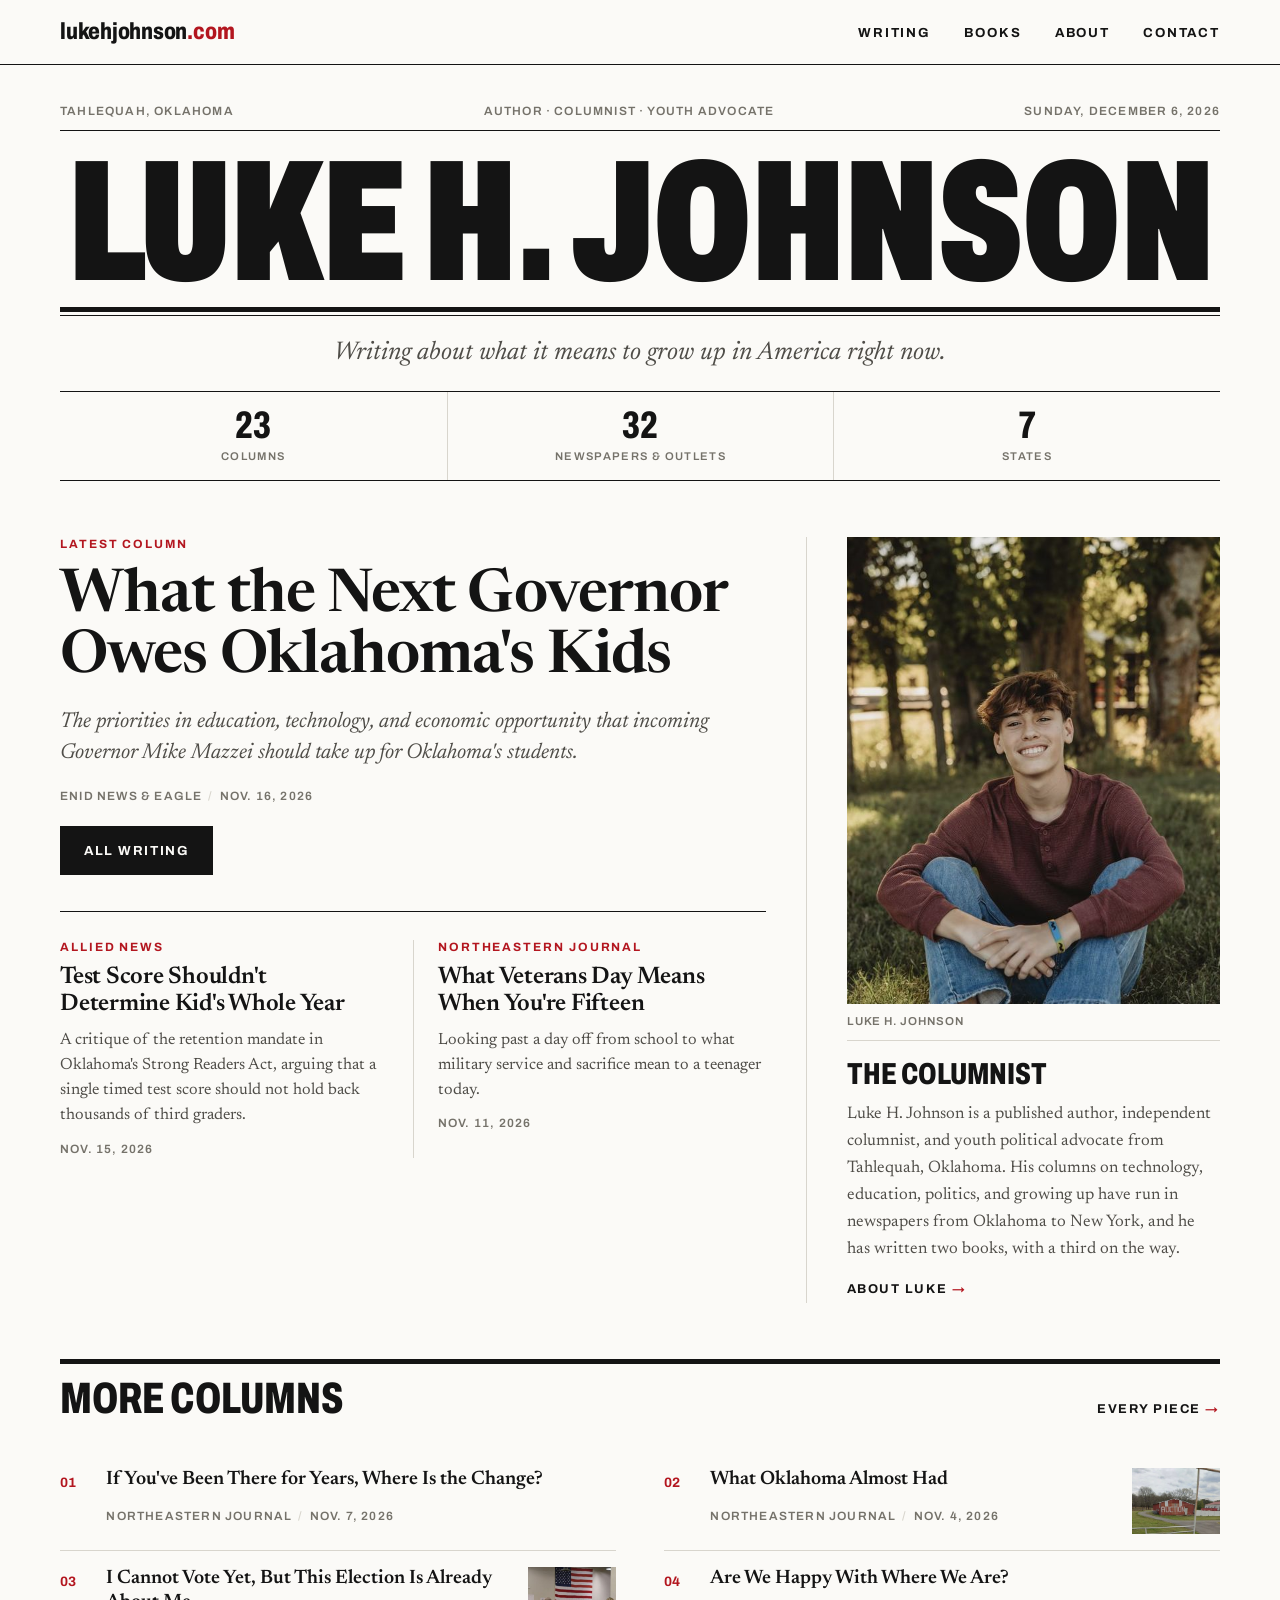
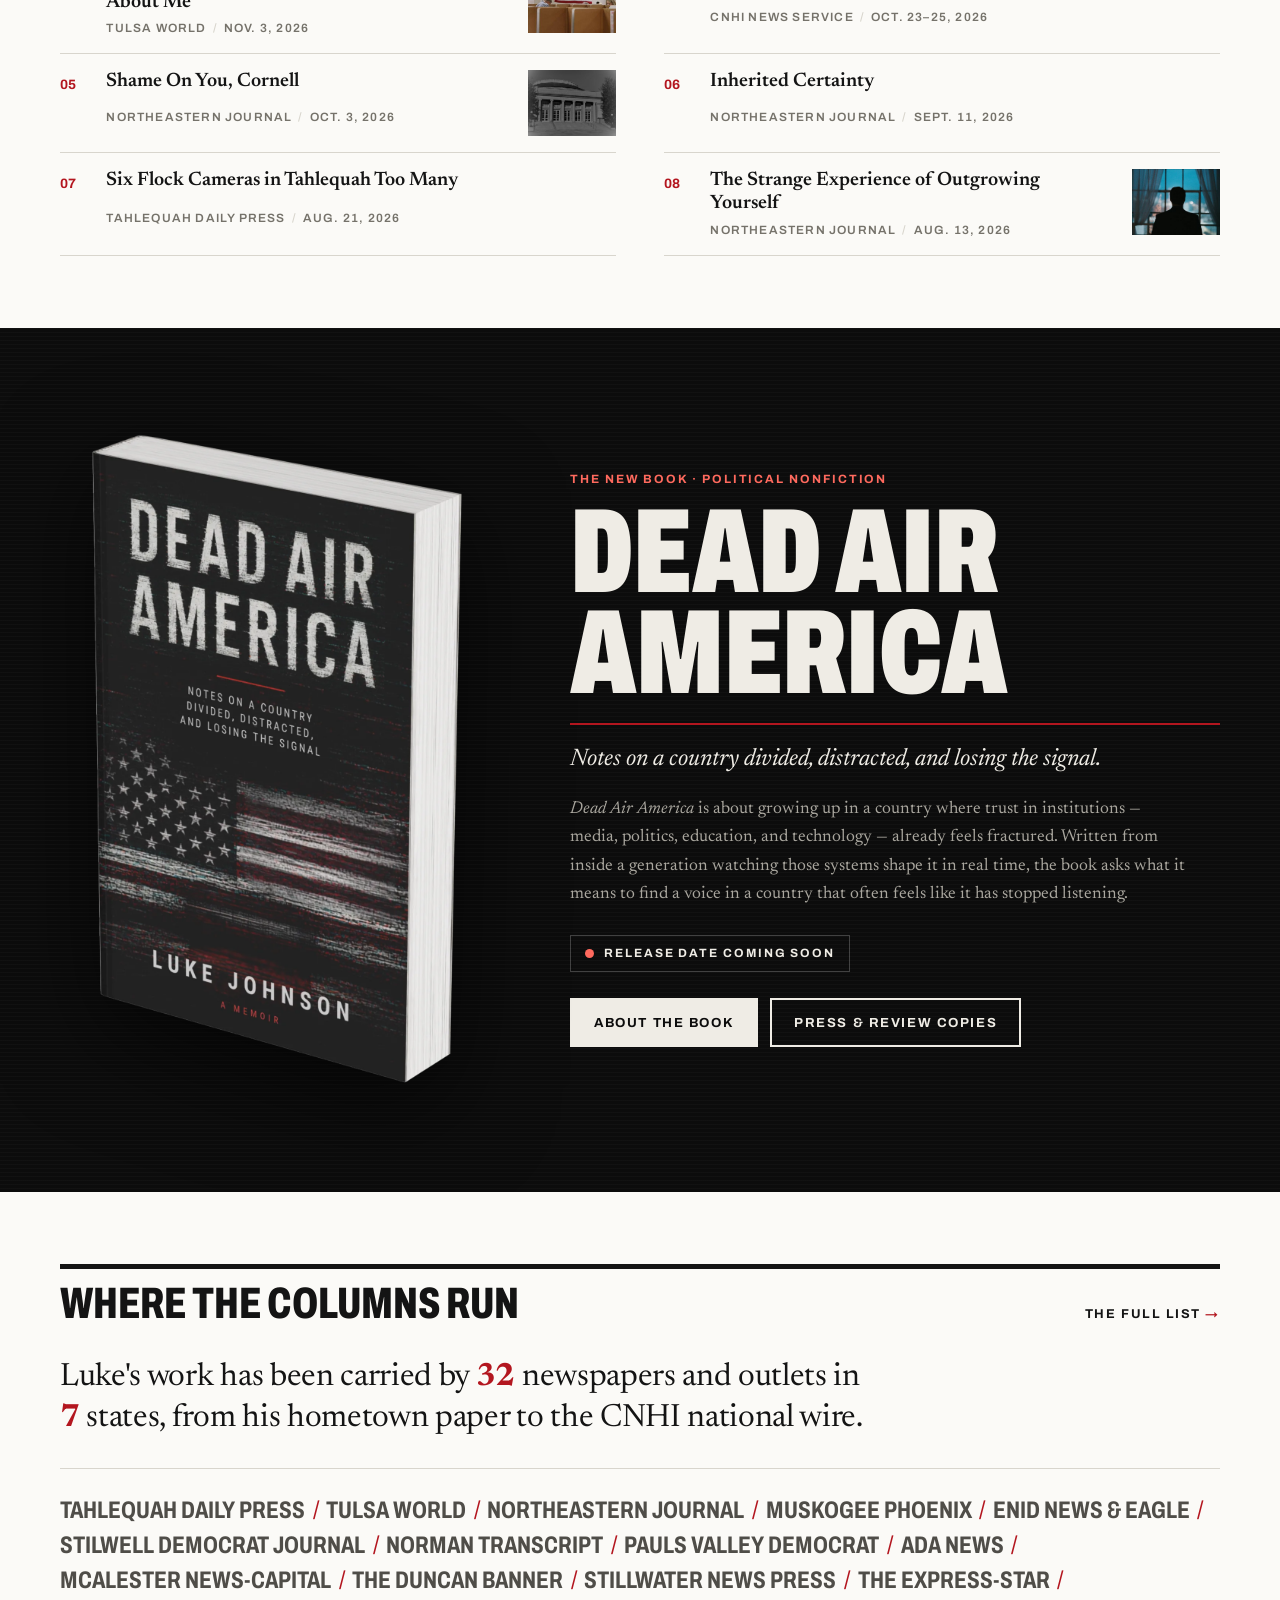
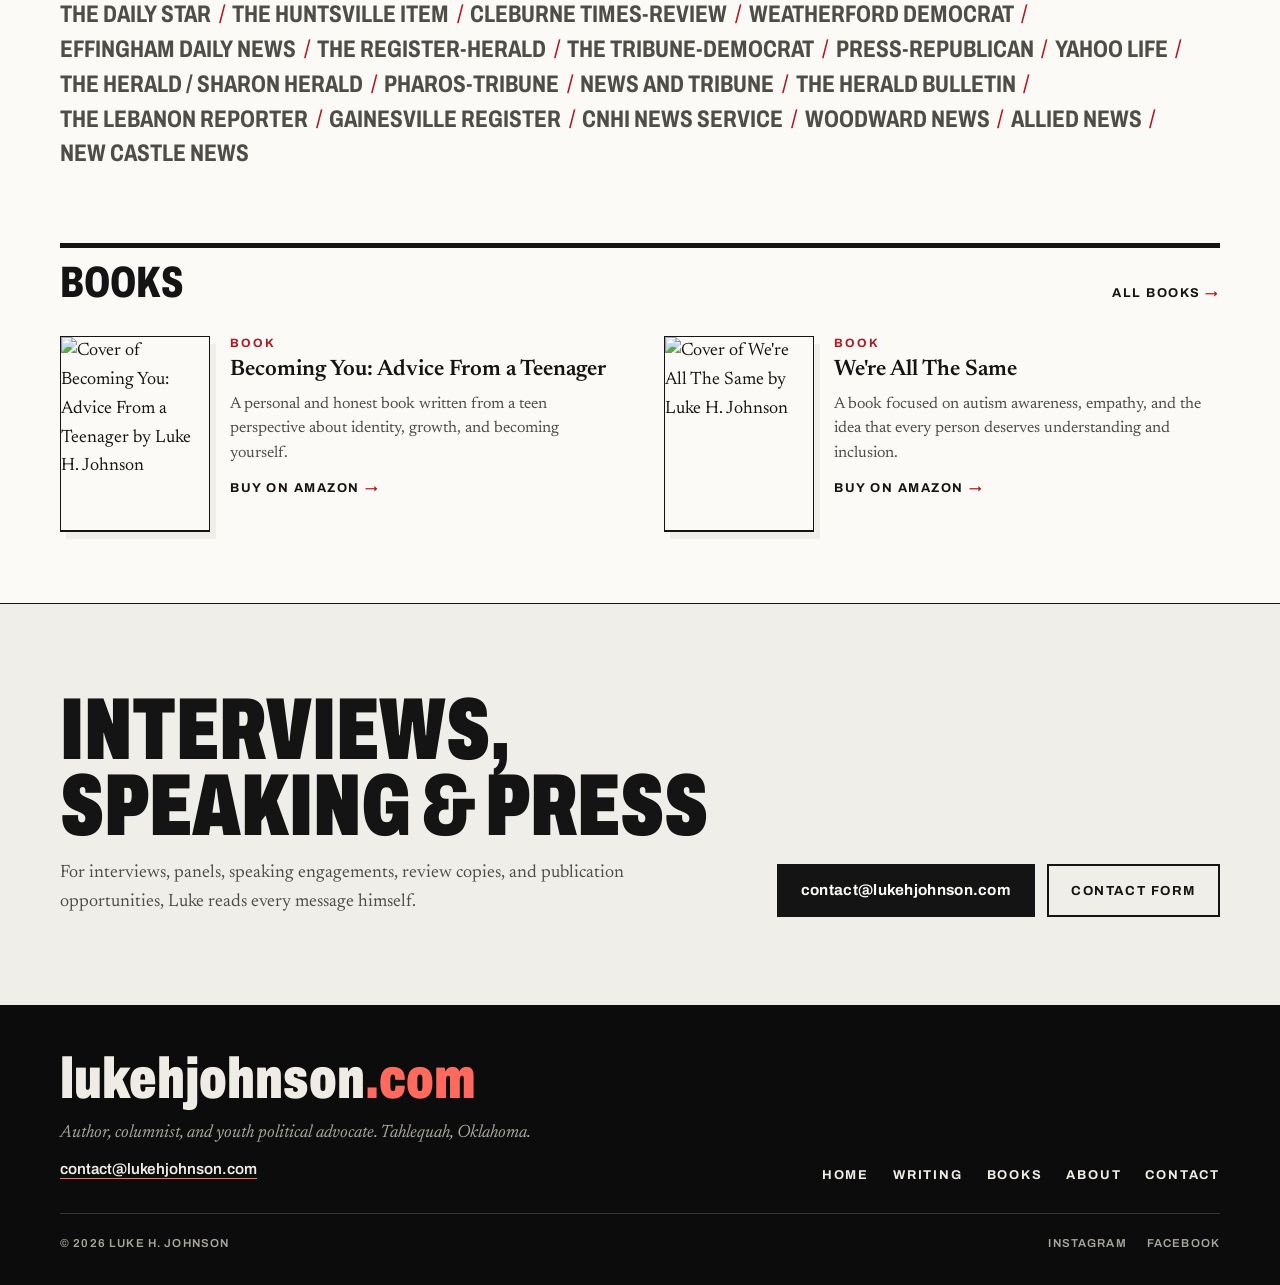
==== index.html @ 4dca46e1 "Remove "What Is Politics?", which is not Luke's column Co-Authored-By: Claude Opus 5.5 <noreply@anth" ====
<!DOCTYPE html>
<html lang="en">
<head>
  <meta charset="UTF-8">
  <meta name="viewport" content="width=device-width, initial-scale=1.0, viewport-fit=cover">
  <meta name="theme-color" content="#fbfaf7">
  <meta name="color-scheme" content="light">
  <title>Luke H. Johnson | Author, Columnist &amp; Youth Political Advocate</title>
  <meta name="description" content="Official site of Luke H. Johnson, published author, independent columnist, and youth political advocate. Books, columns, and advocacy.">
  <meta name="robots" content="index, follow, max-image-preview:large, max-snippet:-1">
  <meta name="author" content="Luke H. Johnson">
  <link rel="canonical" href="https://lukehjohnson.com/">

  <meta property="og:type" content="website">
  <meta property="og:site_name" content="Luke H. Johnson">
  <meta property="og:title" content="Luke H. Johnson | Author, Columnist &amp; Youth Political Advocate">
  <meta property="og:description" content="Official site of Luke H. Johnson, published author, independent columnist, and youth political advocate. Books, columns, and advocacy.">
  <meta property="og:url" content="https://lukehjohnson.com/">
  <meta property="og:image" content="https://lukehjohnson.com/assets/images/luke-h-johnson-og.jpg">
  <meta property="og:image:width" content="1200">
  <meta property="og:image:height" content="630">
  <meta property="og:image:alt" content="Luke H. Johnson, author and columnist">
  <meta property="og:locale" content="en_US">
  <meta name="twitter:card" content="summary_large_image">
  <meta name="twitter:title" content="Luke H. Johnson | Author, Columnist &amp; Youth Political Advocate">
  <meta name="twitter:description" content="Official site of Luke H. Johnson, published author, independent columnist, and youth political advocate. Books, columns, and advocacy.">
  <meta name="twitter:image" content="https://lukehjohnson.com/assets/images/luke-h-johnson-og.jpg">
  <meta name="twitter:image:alt" content="Luke H. Johnson, author and columnist">

  <link rel="icon" href="assets/images/favicon.svg" type="image/svg+xml">
  <link rel="preconnect" href="https://fonts.googleapis.com">
  <link rel="preconnect" href="https://fonts.gstatic.com" crossorigin>
  <link href="https://fonts.googleapis.com/css2?family=Archivo:wdth,wght@62..125,400..900&family=Newsreader:ital,opsz,wght@0,6..72,400..700;1,6..72,400&display=swap" rel="stylesheet">
  <link rel="stylesheet" href="assets/css/styles.css">
  <!-- build:jsonld -->
  <script type="application/ld+json">
  {
    "@context": "https://schema.org",
    "@graph": [
      {
        "@type": "ProfilePage",
        "@id": "https://lukehjohnson.com/#webpage",
        "url": "https://lukehjohnson.com/",
        "name": "Luke H. Johnson | Author, Columnist & Youth Political Advocate",
        "isPartOf": {
          "@id": "https://lukehjohnson.com/#website"
        },
        "about": {
          "@id": "https://lukehjohnson.com/#person"
        },
        "inLanguage": "en-US",
        "mainEntity": {
          "@id": "https://lukehjohnson.com/#person"
        },
        "primaryImageOfPage": {
          "@id": "https://lukehjohnson.com/#headshot"
        }
      },
      {
        "@type": "WebSite",
        "@id": "https://lukehjohnson.com/#website",
        "url": "https://lukehjohnson.com/",
        "name": "Luke H. Johnson",
        "alternateName": [
          "lukehjohnson.com",
          "Luke H Johnson"
        ],
        "description": "Official website of Luke H. Johnson, published author, independent columnist, and youth political advocate.",
        "publisher": {
          "@id": "https://lukehjohnson.com/#person"
        },
        "about": {
          "@id": "https://lukehjohnson.com/#person"
        },
        "inLanguage": "en-US"
      },
      {
        "@type": "Person",
        "@id": "https://lukehjohnson.com/#person",
        "name": "Luke H. Johnson",
        "alternateName": [
          "Luke H Johnson",
          "Luke Johnson"
        ],
        "givenName": "Luke",
        "familyName": "Johnson",
        "jobTitle": [
          "Author",
          "Columnist",
          "Youth Political Advocate",
          "Publisher"
        ],
        "description": "Luke H. Johnson is a published author, independent columnist, and youth political advocate from Tahlequah, Oklahoma, and the co-founder and publisher of the Northeastern Journal, a free, independent news site for northeastern Oklahoma. He is the author of We're All the Same and Becoming You: Advice From a Teenager, and of the forthcoming political nonfiction book Dead Air America. His columns on politics, media, education, and growing up have run in the Tulsa World, the Northeastern Journal, and newspapers across the CNHI network.",
        "disambiguatingDescription": "American teenage author and newspaper columnist from Tahlequah, Oklahoma. Not the British businessman and former Financial Times columnist Luke Johnson.",
        "url": "https://lukehjohnson.com/",
        "image": {
          "@type": "ImageObject",
          "@id": "https://lukehjohnson.com/#headshot",
          "url": "https://lukehjohnson.com/assets/images/luke-headshot.jpg",
          "width": 1000,
          "height": 1492,
          "caption": "Luke H. Johnson, author and columnist"
        },
        "email": "mailto:contact@lukehjohnson.com",
        "homeLocation": {
          "@type": "Place",
          "name": "Tahlequah, Oklahoma",
          "address": {
            "@type": "PostalAddress",
            "addressLocality": "Tahlequah",
            "addressRegion": "OK",
            "addressCountry": "US"
          }
        },
        "nationality": {
          "@type": "Country",
          "name": "United States"
        },
        "worksFor": {
          "@id": "https://lukehjohnson.com/#northeastern-journal"
        },
        "knowsAbout": [
          "Youth political advocacy",
          "Civic engagement",
          "Political commentary",
          "Oklahoma politics",
          "Journalism",
          "Media criticism",
          "Education policy",
          "Technology and social media",
          "Generation Z",
          "Privacy and civil liberties",
          "Autism awareness"
        ],
        "sameAs": [
          "https://www.instagram.com/lukejohnsonoffical/",
          "https://www.facebook.com/share/17GMVC33tj/?mibextid=wwXIfr",
          "https://www.northeasternjournal.com/author/luke-johnson"
        ]
      },
      {
        "@type": "NewsMediaOrganization",
        "@id": "https://lukehjohnson.com/#northeastern-journal",
        "name": "Northeastern Journal",
        "url": "https://www.northeasternjournal.com/",
        "description": "A free, independent news site for northeastern Oklahoma, co-founded by Luke H. Johnson, its publisher.",
        "areaServed": "Northeastern Oklahoma",
        "founder": {
          "@id": "https://lukehjohnson.com/#person"
        }
      },
      {
        "@type": "Book",
        "@id": "https://lukehjohnson.com/books.html#dead-air-america",
        "name": "Dead Air America",
        "author": {
          "@id": "https://lukehjohnson.com/#person"
        },
        "description": "An upcoming nonfiction book about growing up in a country where trust in institutions — media, politics, education, and technology — already feels fractured. Written from the perspective of a young American watching these systems shape his generation in real time, it explores the noise, pressure, and confusion of modern life while asking what it means to find a voice in a country that often feels like it has stopped listening.",
        "url": "https://lukehjohnson.com/books.html#dead-air-america",
        "image": "https://lukehjohnson.com/assets/images/dead-air-america-cover-web.jpg",
        "inLanguage": "en-US",
        "genre": [
          "Political Nonfiction",
          "Media Criticism",
          "American Culture"
        ]
      },
      {
        "@type": "Book",
        "@id": "https://lukehjohnson.com/books.html#becoming-you-advice-from-a-teenager",
        "name": "Becoming You: Advice From a Teenager",
        "author": {
          "@id": "https://lukehjohnson.com/#person"
        },
        "description": "A personal and honest book written from a teen perspective about identity, growth, and becoming yourself.",
        "url": "https://lukehjohnson.com/books.html#becoming-you-advice-from-a-teenager",
        "image": "https://m.media-amazon.com/images/I/31kKRNuwR6L._SY445_SX342_FMwebp_.jpg",
        "inLanguage": "en-US",
        "genre": [
          "Nonfiction"
        ],
        "sameAs": [
          "https://a.co/d/0h8d18YT"
        ]
      },
      {
        "@type": "Book",
        "@id": "https://lukehjohnson.com/books.html#were-all-the-same",
        "name": "We're All The Same",
        "author": {
          "@id": "https://lukehjohnson.com/#person"
        },
        "description": "A book focused on autism awareness, empathy, and the idea that every person deserves understanding and inclusion.",
        "url": "https://lukehjohnson.com/books.html#were-all-the-same",
        "image": "https://m.media-amazon.com/images/I/31EwLFnEHIL._SY445_SX342_FMwebp_.jpg",
        "inLanguage": "en-US",
        "genre": [
          "Nonfiction"
        ],
        "sameAs": [
          "https://a.co/d/0cCjZ2Nl"
        ]
      }
    ]
  }
  </script>
  <!-- /build:jsonld -->
</head>
<body>
  <a class="skip-link" href="#main">Skip to content</a>

  <header class="masthead">
    <div class="wrap masthead-inner">
      <a class="wordmark" href="index.html" aria-label="lukehjohnson.com home">lukehjohnson<span>.com</span></a>
      <button class="menu-toggle" type="button" aria-expanded="false" aria-controls="site-nav">
        <span class="menu-icon" aria-hidden="true"></span>Menu
      </button>
      <nav id="site-nav" class="nav" aria-label="Primary">
        <a href="writing.html">Writing</a>
        <a href="books.html">Books</a>
        <a href="about.html">About</a>
        <a href="contact.html">Contact</a>
      </nav>
    </div>
  </header>

  <main id="main">
    <section class="wrap nameplate" aria-labelledby="name">
      <p class="dateline meta">
        <span>Tahlequah, Oklahoma</span>
        <span>Author &middot; Columnist &middot; Youth Advocate</span>
        <span data-today>lukehjohnson.com</span>
      </p>
      <h1 class="nameplate-title" id="name">Luke H. Johnson</h1>
      <div class="double-rule" aria-hidden="true"></div>
      <p class="tagline">Writing about what it means to grow up in America right now.</p>
      <div class="ticker">
        <a class="ticker-item" href="writing.html"><strong data-metric="columns">23</strong><span>Columns</span></a>
        <a class="ticker-item" href="writing.html#outlets"><strong data-metric="outlets">32</strong><span>Newspapers &amp; outlets</span></a>
        <a class="ticker-item" href="writing.html#outlets"><strong data-metric="states">7</strong><span>States</span></a>
      </div>
    </section>

    <section class="wrap front" aria-label="Latest writing">
      <div class="lead-story">
        <div data-lead><!-- build:lead -->
      
      <p class="kicker">Latest column</p>
      <h2 class="lead-title">What the Next Governor Owes Oklahoma's Kids</h2>
      <p class="lead-deck">The priorities in education, technology, and economic opportunity that incoming Governor Mike Mazzei should take up for Oklahoma's students.</p>
      <p class="meta">Enid News & Eagle<span class="dot" aria-hidden="true">/</span>Nov. 16, 2026</p>
      <div class="btn-row">
        <a class="btn" href="writing.html">All writing</a>
      </div>
    <!-- /build:lead --></div>
        <div class="secondary" data-secondary><!-- build:secondary -->
      <article class="story">
        
        <p class="kicker">Allied News</p>
        <h3 class="story-title">Test Score Shouldn't Determine Kid's Whole Year</h3>
        <p>A critique of the retention mandate in Oklahoma's Strong Readers Act, arguing that a single timed test score should not hold back thousands of third graders.</p>
        <p class="meta">Nov. 15, 2026</p>
      </article>
    
      <article class="story">
        
        <p class="kicker">Northeastern Journal</p>
        <h3 class="story-title">What Veterans Day Means When You're Fifteen</h3>
        <p>Looking past a day off from school to what military service and sacrifice mean to a teenager today.</p>
        <p class="meta">Nov. 11, 2026</p>
      </article>
    <!-- /build:secondary --></div>
      </div>
      <aside class="profile" aria-labelledby="profile-title">
        <figure>
          <img src="assets/images/luke-portrait.jpg" srcset="assets/images/luke-portrait-600.jpg 600w, assets/images/luke-portrait.jpg 1100w" sizes="(min-width: 1000px) 380px, 100vw" alt="Luke H. Johnson, author and columnist, sitting outdoors" width="1100" height="1284" fetchpriority="high">
          <figcaption>Luke H. Johnson</figcaption>
        </figure>
        <h2 id="profile-title">The columnist</h2>
        <p>Luke H. Johnson is a published author, independent columnist, and youth political advocate from Tahlequah, Oklahoma. His columns on technology, education, politics, and growing up have run in newspapers from Oklahoma to New York, and he has written two books, with a third on the way.</p>
        <a class="more-link" href="about.html">About Luke</a>
      </aside>
    </section>

    <section class="wrap section" aria-labelledby="more-title" style="padding-top:0">
      <div class="section-head">
        <h2 class="section-title" id="more-title">More columns</h2>
        <a class="more-link" href="writing.html">Every piece</a>
      </div>
      <ol class="headline-index" data-headline-index data-start="3" data-limit="8"><!-- build:headline-index -->
            <li>
              <h3>If You've Been There for Years, Where Is the Change?</h3>
              <p class="meta">Northeastern Journal<span class="dot" aria-hidden="true">/</span>Nov. 7, 2026</p>
              
            </li>
          
            <li class="has-thumb">
              <h3>What Oklahoma Almost Had</h3>
              <p class="meta">Northeastern Journal<span class="dot" aria-hidden="true">/</span>Nov. 4, 2026</p>
              <figure class="index-thumb"><img src="assets/images/columns/what-oklahoma-almost-had.jpg" srcset="assets/images/columns/what-oklahoma-almost-had-480.jpg 480w, assets/images/columns/what-oklahoma-almost-had.jpg 1000w" sizes="88px" alt="" loading="lazy" decoding="async"></figure>
            </li>
          
            <li class="has-thumb">
              <h3>I Cannot Vote Yet, But This Election Is Already About Me</h3>
              <p class="meta">Tulsa World<span class="dot" aria-hidden="true">/</span>Nov. 3, 2026</p>
              <figure class="index-thumb"><img src="assets/images/columns/i-cannot-vote-yet.jpg" srcset="assets/images/columns/i-cannot-vote-yet-480.jpg 480w, assets/images/columns/i-cannot-vote-yet.jpg 1000w" sizes="88px" alt="" loading="lazy" decoding="async"></figure>
            </li>
          
            <li>
              <h3>Are We Happy With Where We Are?</h3>
              <p class="meta">CNHI News Service<span class="dot" aria-hidden="true">/</span>Oct. 23–25, 2026</p>
              
            </li>
          
            <li class="has-thumb">
              <h3>Shame On You, Cornell</h3>
              <p class="meta">Northeastern Journal<span class="dot" aria-hidden="true">/</span>Oct. 3, 2026</p>
              <figure class="index-thumb"><img src="assets/images/columns/shame-on-you-cornell.jpg" srcset="assets/images/columns/shame-on-you-cornell-480.jpg 480w, assets/images/columns/shame-on-you-cornell.jpg 1000w" sizes="88px" alt="" loading="lazy" decoding="async"></figure>
            </li>
          
            <li>
              <h3>Inherited Certainty</h3>
              <p class="meta">Northeastern Journal<span class="dot" aria-hidden="true">/</span>Sept. 11, 2026</p>
              
            </li>
          
            <li>
              <h3>Six Flock Cameras in Tahlequah Too Many</h3>
              <p class="meta">Tahlequah Daily Press<span class="dot" aria-hidden="true">/</span>Aug. 21, 2026</p>
              
            </li>
          
            <li class="has-thumb">
              <h3>The Strange Experience of Outgrowing Yourself</h3>
              <p class="meta">Northeastern Journal<span class="dot" aria-hidden="true">/</span>Aug. 13, 2026</p>
              <figure class="index-thumb"><img src="assets/images/columns/outgrowing-yourself.jpg" srcset="assets/images/columns/outgrowing-yourself-480.jpg 480w, assets/images/columns/outgrowing-yourself.jpg 1000w" sizes="88px" alt="" loading="lazy" decoding="async"></figure>
            </li>
          <!-- /build:headline-index --></ol>
    </section>

    <section class="daa" id="dead-air-america" aria-labelledby="daa-title">
      <div class="wrap daa-grid">
        <figure class="daa-cover">
          <img src="assets/images/dead-air-america-mockup-web.webp" alt="Dead Air America by Luke H. Johnson, book cover" width="1000" height="1735" loading="lazy">
        </figure>
        <div class="daa-copy">
          <p class="kicker">The new book &middot; Political nonfiction</p>
          <h2 class="daa-title" id="daa-title">Dead Air<br>America</h2>
          <p class="daa-sub">Notes on a country divided, distracted, and losing the signal.</p>
          <p><em>Dead Air America</em> is about growing up in a country where trust in institutions &mdash; media, politics, education, and technology &mdash; already feels fractured. Written from inside a generation watching those systems shape it in real time, the book asks what it means to find a voice in a country that often feels like it has stopped listening.</p>
          <p class="on-air">Release date coming soon</p>
          <div class="btn-row">
            <a class="btn btn-light" href="books.html#dead-air-america">About the book</a>
            <a class="btn btn-light btn-ghost" href="contact.html">Press &amp; review copies</a>
          </div>
        </div>
      </div>
    </section>

    <section class="wrap section" aria-labelledby="outlets-title">
      <div class="section-head">
        <h2 class="section-title" id="outlets-title">Where the columns run</h2>
        <a class="more-link" href="writing.html#outlets">The full list</a>
      </div>
      <p class="outlets-lede">Luke's work has been carried by <strong data-metric="outlets">32</strong> newspapers and outlets in <strong data-metric="states">7</strong> states, from his hometown paper to the CNHI national wire.</p>
      <p class="outlet-roll" data-outlet-roll><!-- build:outlet-roll --><a href="https://www.tahlequahdailypress.com/" target="_blank" rel="noopener">Tahlequah Daily Press</a> <span class="sep" aria-hidden="true">/</span> <a href="https://tulsaworld.com/" target="_blank" rel="noopener">Tulsa World</a> <span class="sep" aria-hidden="true">/</span> <a href="https://www.northeasternjournal.com/author/luke-johnson" target="_blank" rel="noopener">Northeastern Journal</a> <span class="sep" aria-hidden="true">/</span> <a href="https://www.muskogeephoenix.com/" target="_blank" rel="noopener">Muskogee Phoenix</a> <span class="sep" aria-hidden="true">/</span> <a href="https://www.enidnews.com/" target="_blank" rel="noopener">Enid News & Eagle</a> <span class="sep" aria-hidden="true">/</span> <a href="https://www.stilwelldemocrat.com/" target="_blank" rel="noopener">Stilwell Democrat Journal</a> <span class="sep" aria-hidden="true">/</span> <a href="https://www.normantranscript.com/" target="_blank" rel="noopener">Norman Transcript</a> <span class="sep" aria-hidden="true">/</span> <a href="https://www.paulsvalleydailydemocrat.com/" target="_blank" rel="noopener">Pauls Valley Democrat</a> <span class="sep" aria-hidden="true">/</span> <a href="https://www.theadanews.com/" target="_blank" rel="noopener">Ada News</a> <span class="sep" aria-hidden="true">/</span> <a href="https://www.mcalesternews.com/" target="_blank" rel="noopener">McAlester News-Capital</a> <span class="sep" aria-hidden="true">/</span> <a href="https://www.duncanbanner.com/" target="_blank" rel="noopener">The Duncan Banner</a> <span class="sep" aria-hidden="true">/</span> <a href="https://www.stwnewspress.com/" target="_blank" rel="noopener">Stillwater News Press</a> <span class="sep" aria-hidden="true">/</span> <a href="https://www.chickashanews.com/" target="_blank" rel="noopener">The Express-Star</a> <span class="sep" aria-hidden="true">/</span> <a href="https://www.thedailystar.com/" target="_blank" rel="noopener">The Daily Star</a> <span class="sep" aria-hidden="true">/</span> <a href="https://www.itemonline.com/" target="_blank" rel="noopener">The Huntsville Item</a> <span class="sep" aria-hidden="true">/</span> <a href="https://www.cleburnetimesreview.com/" target="_blank" rel="noopener">Cleburne Times-Review</a> <span class="sep" aria-hidden="true">/</span> <a href="https://www.weatherforddemocrat.com/" target="_blank" rel="noopener">Weatherford Democrat</a> <span class="sep" aria-hidden="true">/</span> <a href="https://www.effinghamdailynews.com/" target="_blank" rel="noopener">Effingham Daily News</a> <span class="sep" aria-hidden="true">/</span> <a href="https://www.register-herald.com/" target="_blank" rel="noopener">The Register-Herald</a> <span class="sep" aria-hidden="true">/</span> <a href="https://www.tribdem.com/" target="_blank" rel="noopener">The Tribune-Democrat</a> <span class="sep" aria-hidden="true">/</span> <a href="https://www.pressrepublican.com/" target="_blank" rel="noopener">Press-Republican</a> <span class="sep" aria-hidden="true">/</span> <a href="https://www.yahoo.com/lifestyle/" target="_blank" rel="noopener">Yahoo Life</a> <span class="sep" aria-hidden="true">/</span> <a href="https://www.sharonherald.com/" target="_blank" rel="noopener">The Herald / Sharon Herald</a> <span class="sep" aria-hidden="true">/</span> <a href="https://www.pharostribune.com/" target="_blank" rel="noopener">Pharos-Tribune</a> <span class="sep" aria-hidden="true">/</span> <a href="https://www.newsandtribune.com/" target="_blank" rel="noopener">News and Tribune</a> <span class="sep" aria-hidden="true">/</span> <a href="https://www.heraldbulletin.com/" target="_blank" rel="noopener">The Herald Bulletin</a> <span class="sep" aria-hidden="true">/</span> <a href="https://www.reporter.net/" target="_blank" rel="noopener">The Lebanon Reporter</a> <span class="sep" aria-hidden="true">/</span> <a href="https://www.gainesvilleregister.com/" target="_blank" rel="noopener">Gainesville Register</a> <span class="sep" aria-hidden="true">/</span> <a href="https://www.cnhinews.com/" target="_blank" rel="noopener">CNHI News Service</a> <span class="sep" aria-hidden="true">/</span> <a href="https://www.woodwardnews.net/" target="_blank" rel="noopener">Woodward News</a> <span class="sep" aria-hidden="true">/</span> <a href="https://www.alliednews.com/" target="_blank" rel="noopener">Allied News</a> <span class="sep" aria-hidden="true">/</span> <a href="https://www.ncnewsonline.com/" target="_blank" rel="noopener">New Castle News</a><!-- /build:outlet-roll --></p>
    </section>

    <section class="wrap section" aria-labelledby="books-title" style="padding-top:0">
      <div class="section-head">
        <h2 class="section-title" id="books-title">Books</h2>
        <a class="more-link" href="books.html">All books</a>
      </div>
      <div class="shelf" data-shelf><!-- build:shelf -->
          <article class="shelf-book">
            <img src="https://m.media-amazon.com/images/I/31kKRNuwR6L._SY445_SX342_FMwebp_.jpg" alt="Cover of Becoming You: Advice From a Teenager by Luke H. Johnson" width="342" height="445" loading="lazy" decoding="async">
            <div>
              <p class="kicker">Book</p>
              <h3>Becoming You: Advice From a Teenager</h3>
              <p>A personal and honest book written from a teen perspective about identity, growth, and becoming yourself.</p>
              <a class="more-link" href="https://a.co/d/0h8d18YT" target="_blank" rel="noopener">Buy on Amazon</a>
            </div>
          </article>
        
          <article class="shelf-book">
            <img src="https://m.media-amazon.com/images/I/31EwLFnEHIL._SY445_SX342_FMwebp_.jpg" alt="Cover of We're All The Same by Luke H. Johnson" width="342" height="445" loading="lazy" decoding="async">
            <div>
              <p class="kicker">Book</p>
              <h3>We're All The Same</h3>
              <p>A book focused on autism awareness, empathy, and the idea that every person deserves understanding and inclusion.</p>
              <a class="more-link" href="https://a.co/d/0cCjZ2Nl" target="_blank" rel="noopener">Buy on Amazon</a>
            </div>
          </article>
        <!-- /build:shelf --></div>
    </section>

    <section class="cta" aria-labelledby="cta-title">
      <div class="wrap cta-inner">
        <div>
          <h2 id="cta-title">Interviews, speaking &amp; press</h2>
          <p>For interviews, panels, speaking engagements, review copies, and publication opportunities, Luke reads every message himself.</p>
        </div>
        <div class="btn-row">
          <a class="btn" href="mailto:contact@lukehjohnson.com">contact@lukehjohnson.com</a>
          <a class="btn btn-ghost" href="contact.html">Contact form</a>
        </div>
      </div>
    </section>
  </main>

  <footer class="site-footer">
    <div class="wrap footer-inner">
      <div class="footer-top">
        <div>
          <a class="footer-mark" href="index.html">lukehjohnson<span>.com</span></a>
          <p class="footer-sub">Author, columnist, and youth political advocate. Tahlequah, Oklahoma.</p>
          <a class="footer-email" href="mailto:contact@lukehjohnson.com">contact@lukehjohnson.com</a>
        </div>
        <nav class="footer-nav" aria-label="Footer">
          <a href="index.html">Home</a>
          <a href="writing.html">Writing</a>
          <a href="books.html">Books</a>
          <a href="about.html">About</a>
          <a href="contact.html">Contact</a>
        </nav>
      </div>
      <div class="footer-base">
        <span>&copy; 2026 Luke H. Johnson</span>
        <span class="social">
            <a href="https://www.instagram.com/lukejohnsonoffical/" target="_blank" rel="noopener">Instagram</a>
            <a href="https://www.facebook.com/share/17GMVC33tj/?mibextid=wwXIfr" target="_blank" rel="noopener">Facebook</a>
        </span>
      </div>
    </div>
  </footer>

  <script src="assets/js/archiveData.js"></script>
  <script src="assets/js/render.js"></script>
  <script src="assets/js/main.js"></script>
</body>
</html>
---- assets/css/styles.css ----
/* ==========================================================================
   lukehjohnson.com
   A broadsheet-inspired design: ink on paper, condensed headline type,
   newspaper rules, and one American red borrowed from the Dead Air America
   cover.
   ========================================================================== */

:root {
  --paper: #fbfaf7;
  --paper-2: #f0eee8;
  --ink: #141414;
  --ink-2: #4f4d48;
  --ink-3: #75726a;
  --rule-soft: #d8d5cd;
  --red: #b3161f;
  --red-deep: #8f1118;

  --night: #0c0c0c;
  --night-2: #191919;
  --night-ink: #efece5;
  --night-ink-2: #a9a69e;
  --night-red: #ff6a5e;

  --display: "Archivo", "Arial Narrow", "Helvetica Neue", Arial, sans-serif;
  --text: "Newsreader", Georgia, "Times New Roman", serif;

  --wrap: 1240px;
  --gutter: clamp(16px, 4vw, 40px);
}

*,
*::before,
*::after {
  box-sizing: border-box;
}

html {
  -webkit-text-size-adjust: 100%;
  text-size-adjust: 100%;
  scroll-behavior: smooth;
}

@media (prefers-reduced-motion: reduce) {
  html { scroll-behavior: auto; }
  *, *::before, *::after { animation: none !important; transition: none !important; }
}

body {
  margin: 0;
  background: var(--paper);
  color: var(--ink);
  font-family: var(--text);
  font-size: 1.125rem;
  line-height: 1.6;
  font-optical-sizing: auto;
  -webkit-font-smoothing: antialiased;
  overflow-x: hidden;
}

img {
  display: block;
  max-width: 100%;
  height: auto;
}

a {
  color: inherit;
}

p, h1, h2, h3, h4, ul, ol, figure, blockquote {
  margin: 0;
}

::selection {
  background: var(--red);
  color: #fff;
}

:focus-visible {
  outline: 3px solid var(--red);
  outline-offset: 3px;
}

.sr-only {
  position: absolute;
  width: 1px;
  height: 1px;
  padding: 0;
  margin: -1px;
  overflow: hidden;
  clip: rect(0 0 0 0);
  white-space: nowrap;
  border: 0;
}

.skip-link {
  position: absolute;
  left: var(--gutter);
  top: -100px;
  z-index: 100;
  padding: 10px 16px;
  background: var(--ink);
  color: var(--paper);
  font-family: var(--display);
  font-weight: 700;
  text-decoration: none;
}

.skip-link:focus {
  top: 10px;
}

.wrap {
  width: 100%;
  max-width: var(--wrap);
  margin-inline: auto;
  padding-inline: var(--gutter);
}

/* ---------- Type primitives ---------- */

.kicker {
  font-family: var(--display);
  font-size: 0.75rem;
  font-weight: 700;
  letter-spacing: 0.16em;
  line-height: 1.3;
  text-transform: uppercase;
  color: var(--red);
}

.meta {
  font-family: var(--display);
  font-size: 0.75rem;
  font-weight: 600;
  letter-spacing: 0.1em;
  line-height: 1.4;
  text-transform: uppercase;
  color: var(--ink-3);
}

.meta .dot {
  margin-inline: 0.5em;
  color: var(--rule-soft);
}

.prose a,
.inline-link {
  text-decoration: underline;
  text-decoration-color: var(--red);
  text-decoration-thickness: 1px;
  text-underline-offset: 3px;
}

.prose a:hover,
.inline-link:hover {
  color: var(--red);
}

.more-link {
  font-family: var(--display);
  font-size: 0.8rem;
  font-weight: 700;
  letter-spacing: 0.12em;
  text-transform: uppercase;
  text-decoration: none;
  white-space: nowrap;
}

.more-link::after {
  content: " \2192";
  color: var(--red);
}

.more-link:hover {
  color: var(--red);
}

/* ---------- Buttons ---------- */

.btn {
  display: inline-flex;
  align-items: center;
  justify-content: center;
  gap: 0.5em;
  min-height: 48px;
  padding: 12px 22px;
  border: 2px solid var(--ink);
  background: var(--ink);
  color: var(--paper);
  font-family: var(--display);
  font-size: 0.82rem;
  font-weight: 700;
  letter-spacing: 0.12em;
  text-transform: uppercase;
  text-decoration: none;
  cursor: pointer;
  transition: background 0.15s ease, border-color 0.15s ease, color 0.15s ease;
}

.btn:hover {
  background: var(--red);
  border-color: var(--red);
  color: #fff;
}

.btn-ghost {
  background: transparent;
  color: var(--ink);
}

.btn-ghost:hover {
  background: var(--ink);
  border-color: var(--ink);
  color: var(--paper);
}

.btn-light {
  background: var(--night-ink);
  border-color: var(--night-ink);
  color: var(--night);
}

.btn-light.btn-ghost {
  background: transparent;
  color: var(--night-ink);
}

.btn-light:hover,
.btn-light.btn-ghost:hover {
  background: var(--red);
  border-color: var(--red);
  color: #fff;
}

.btn-row {
  display: flex;
  flex-wrap: wrap;
  gap: 12px;
}

/* ---------- Masthead / navigation ---------- */

.masthead {
  position: sticky;
  top: 0;
  z-index: 50;
  background: var(--paper);
  border-bottom: 1px solid var(--ink);
}

.masthead-inner {
  display: flex;
  align-items: center;
  justify-content: space-between;
  gap: 24px;
  min-height: 64px;
}

.wordmark {
  font-family: var(--display);
  font-size: 1.45rem;
  font-stretch: 80%;
  font-weight: 800;
  letter-spacing: -0.01em;
  line-height: 1;
  text-decoration: none;
}

.wordmark span {
  color: var(--red);
}

.nav {
  display: flex;
  align-items: center;
  gap: clamp(18px, 2.6vw, 34px);
}

.nav a {
  position: relative;
  padding-block: 6px;
  font-family: var(--display);
  font-size: 0.82rem;
  font-weight: 700;
  letter-spacing: 0.14em;
  text-transform: uppercase;
  text-decoration: none;
}

.nav a::after {
  content: "";
  position: absolute;
  left: 0;
  right: 0;
  bottom: 0;
  height: 2px;
  background: var(--red);
  transform: scaleX(0);
  transform-origin: left;
  transition: transform 0.2s ease;
}

.nav a:hover::after,
.nav a[aria-current="page"]::after {
  transform: scaleX(1);
}

.menu-toggle {
  display: none;
  align-items: center;
  gap: 10px;
  min-height: 44px;
  padding: 0 2px;
  border: 0;
  background: none;
  color: var(--ink);
  font-family: var(--display);
  font-size: 0.82rem;
  font-weight: 700;
  letter-spacing: 0.14em;
  text-transform: uppercase;
  cursor: pointer;
}

.menu-icon {
  position: relative;
  width: 22px;
  height: 12px;
  border-top: 2px solid currentColor;
  border-bottom: 2px solid currentColor;
  transition: border-color 0.15s ease;
}

.menu-icon::before,
.menu-icon::after {
  content: "";
  position: absolute;
  left: 0;
  right: 0;
  top: 3px;
  height: 2px;
  background: currentColor;
  opacity: 0;
  transition: transform 0.2s ease, opacity 0.15s ease;
}

.menu-toggle[aria-expanded="true"] .menu-icon {
  border-color: transparent;
}

.menu-toggle[aria-expanded="true"] .menu-icon::before {
  opacity: 1;
  transform: rotate(45deg);
}

.menu-toggle[aria-expanded="true"] .menu-icon::after {
  opacity: 1;
  transform: rotate(-45deg);
}

@media (max-width: 760px) {
  .menu-toggle {
    display: inline-flex;
  }

  .nav {
    position: absolute;
    top: 100%;
    left: 0;
    right: 0;
    display: none;
    flex-direction: column;
    align-items: stretch;
    gap: 0;
    padding: 8px var(--gutter) 24px;
    background: var(--paper);
    border-bottom: 4px solid var(--ink);
  }

  .nav.is-open {
    display: flex;
  }

  .nav a {
    padding: 16px 0;
    border-bottom: 1px solid var(--rule-soft);
    font-size: 1.6rem;
    font-stretch: 75%;
    font-weight: 800;
    letter-spacing: 0.02em;
  }

  .nav a::after {
    display: none;
  }

  .nav a[aria-current="page"] {
    color: var(--red);
  }
}

/* ---------- Home: nameplate ---------- */

.nameplate {
  padding-top: clamp(16px, 3vw, 28px);
  container-type: inline-size;
}

.dateline {
  display: flex;
  justify-content: space-between;
  gap: 16px;
  padding-block: 10px;
  border-bottom: 1px solid var(--ink);
}

.dateline span:nth-child(2) {
  text-align: center;
}

.dateline span:last-child {
  text-align: right;
}

.nameplate-title {
  margin: clamp(10px, 2vw, 22px) 0 clamp(8px, 1.4vw, 16px);
  font-family: var(--display);
  font-size: clamp(2.6rem, 12.5vw, 10.5rem);
  /* "LUKE H. JOHNSON" sets at ~6.7em wide; size it to fill the column exactly. */
  font-size: 14.9cqi;
  font-stretch: 66%;
  font-weight: 900;
  letter-spacing: -0.012em;
  line-height: 0.8;
  text-align: center;
  text-transform: uppercase;
  white-space: nowrap;
}

.double-rule {
  height: 9px;
  border-top: 5px solid var(--ink);
  border-bottom: 1px solid var(--ink);
}

.tagline {
  padding: clamp(14px, 2vw, 20px) 0;
  font-family: var(--text);
  font-size: clamp(1.15rem, 2.3vw, 1.6rem);
  font-style: italic;
  line-height: 1.35;
  text-align: center;
  color: var(--ink-2);
  border-bottom: 1px solid var(--ink);
}

.ticker {
  display: grid;
  grid-template-columns: repeat(3, minmax(0, 1fr));
  border-bottom: 1px solid var(--ink);
}

.ticker > * {
  padding: 14px 12px;
  text-align: center;
  text-decoration: none;
}

.ticker > * + * {
  border-left: 1px solid var(--rule-soft);
}

.ticker strong {
  display: block;
  font-family: var(--display);
  font-size: clamp(1.6rem, 4vw, 2.4rem);
  font-stretch: 70%;
  font-weight: 800;
  line-height: 1;
}

.ticker span {
  display: block;
  margin-top: 4px;
  font-family: var(--display);
  font-size: 0.7rem;
  font-weight: 600;
  letter-spacing: 0.12em;
  text-transform: uppercase;
  color: var(--ink-3);
}

a.ticker-item:hover strong {
  color: var(--red);
}

@media (max-width: 560px) {
  .dateline span:nth-child(2) {
    display: none;
  }

  .ticker > * {
    padding-inline: 4px;
  }
}

/* ---------- Home: front page ---------- */

.front {
  display: grid;
  gap: 40px;
  padding-block: clamp(32px, 5vw, 56px);
}

@media (min-width: 1000px) {
  .front {
    grid-template-columns: minmax(0, 1.8fr) minmax(0, 1fr);
    gap: 0;
  }

  .front > .lead-story {
    padding-right: 40px;
  }

  .front > .profile {
    padding-left: 40px;
    border-left: 1px solid var(--rule-soft);
  }
}

.lead-story .kicker {
  margin-bottom: 14px;
}

.lead-title {
  font-family: var(--text);
  font-size: clamp(2.1rem, 5vw, 3.75rem);
  font-weight: 600;
  letter-spacing: -0.015em;
  line-height: 1.02;
  text-wrap: balance;
}

.lead-title a,
.story-title a,
.entry-title a {
  text-decoration: none;
}

.lead-title a:hover,
.story-title a:hover,
.entry-title a:hover {
  color: var(--red);
}

.lead-deck {
  margin-top: 18px;
  font-size: clamp(1.15rem, 2vw, 1.35rem);
  font-style: italic;
  line-height: 1.45;
  color: var(--ink-2);
  max-width: 44em;
}

.lead-story .meta {
  margin-top: 18px;
}

.lead-story .btn-row {
  margin-top: 22px;
}

.secondary {
  display: grid;
  gap: 28px;
  margin-top: 36px;
  padding-top: 28px;
  border-top: 1px solid var(--ink);
}

@media (min-width: 640px) {
  .secondary {
    grid-template-columns: 1fr 1fr;
    gap: 0;
  }

  .secondary > :first-child {
    padding-right: 24px;
  }

  .secondary > :last-child {
    padding-left: 24px;
    border-left: 1px solid var(--rule-soft);
  }
}

.story .kicker {
  margin-bottom: 8px;
}

.story-title {
  font-family: var(--text);
  font-size: 1.5rem;
  font-weight: 600;
  line-height: 1.12;
  letter-spacing: -0.01em;
  text-wrap: balance;
}

.story p:not(.kicker):not(.meta) {
  margin-top: 10px;
  font-size: 1.02rem;
  line-height: 1.55;
  color: var(--ink-2);
  display: -webkit-box;
  -webkit-line-clamp: 4;
  -webkit-box-orient: vertical;
  overflow: hidden;
}

.story .meta {
  margin-top: 12px;
}

.profile figure {
  position: relative;
}

.profile img {
  width: 100%;
  aspect-ratio: 4 / 5;
  object-fit: cover;
  object-position: 50% 30%;
  filter: grayscale(0.15) contrast(1.03);
}

.profile figcaption {
  margin-top: 8px;
  padding-bottom: 10px;
  border-bottom: 1px solid var(--rule-soft);
  font-family: var(--display);
  font-size: 0.72rem;
  font-weight: 600;
  letter-spacing: 0.08em;
  text-transform: uppercase;
  color: var(--ink-3);
}

.profile h2 {
  margin-top: 18px;
  font-family: var(--display);
  font-size: 1.9rem;
  font-stretch: 72%;
  font-weight: 800;
  line-height: 1;
  text-transform: uppercase;
}

.profile p {
  margin-top: 12px;
  font-size: 1.05rem;
  line-height: 1.6;
  color: var(--ink-2);
}

.profile .more-link {
  display: inline-block;
  margin-top: 16px;
}

/* ---------- Section heads ---------- */

.section {
  padding-block: clamp(40px, 6vw, 72px);
}

.section-head {
  display: flex;
  flex-wrap: wrap;
  align-items: baseline;
  justify-content: space-between;
  gap: 8px 24px;
  margin-bottom: clamp(20px, 3vw, 32px);
  padding-top: 12px;
  border-top: 5px solid var(--ink);
}

.section-title {
  font-family: var(--display);
  font-size: clamp(1.8rem, 4vw, 2.75rem);
  font-stretch: 70%;
  font-weight: 800;
  line-height: 1;
  text-transform: uppercase;
}

/* ---------- Headline index (column list) ---------- */

.headline-index {
  display: grid;
  margin: 0;
  padding: 0;
  list-style: none;
  counter-reset: idx;
}

@media (min-width: 760px) {
  .headline-index {
    grid-template-columns: 1fr 1fr;
    column-gap: 48px;
  }
}

.headline-index li {
  display: grid;
  grid-template-columns: 2.4rem 1fr;
  gap: 0 8px;
  padding: 16px 0;
  border-bottom: 1px solid var(--rule-soft);
  counter-increment: idx;
}

.headline-index li::before {
  content: counter(idx, decimal-leading-zero);
  grid-row: span 2;
  padding-top: 4px;
  font-family: var(--display);
  font-size: 0.85rem;
  font-weight: 700;
  color: var(--red);
}

.headline-index h3 {
  font-size: 1.22rem;
  font-weight: 600;
  line-height: 1.2;
}

.headline-index a {
  text-decoration: none;
}

.headline-index a:hover {
  color: var(--red);
}

.headline-index .meta {
  margin-top: 6px;
}

/* ---------- Dead Air America ---------- */

.daa {
  position: relative;
  overflow: hidden;
  background: var(--night);
  color: var(--night-ink);
}

/* Faint broadcast scan lines */
.daa::before {
  content: "";
  position: absolute;
  inset: 0;
  background: repeating-linear-gradient(
    to bottom,
    rgba(255, 255, 255, 0.025) 0,
    rgba(255, 255, 255, 0.025) 1px,
    transparent 1px,
    transparent 4px
  );
  pointer-events: none;
}

.daa-grid {
  position: relative;
  display: grid;
  gap: 36px;
  align-items: center;
  padding-block: clamp(48px, 8vw, 104px);
}

@media (min-width: 900px) {
  .daa-grid {
    grid-template-columns: minmax(0, 0.8fr) minmax(0, 1.2fr);
    gap: clamp(40px, 6vw, 88px);
  }
}

.daa-cover {
  justify-self: center;
  width: min(62%, 380px);
}

@media (min-width: 900px) {
  .daa-cover { width: min(100%, 380px); }
}

.daa-cover img {
  width: 100%;
  filter: drop-shadow(0 30px 50px rgba(0, 0, 0, 0.6));
}

.daa .kicker {
  color: var(--night-red);
}

.daa-title {
  margin-top: 14px;
  font-family: var(--display);
  font-size: clamp(3.4rem, 10vw, 7.5rem);
  font-stretch: 66%;
  font-weight: 900;
  line-height: 0.84;
  letter-spacing: -0.005em;
  text-transform: uppercase;
}

.daa-sub {
  margin-top: 20px;
  padding-top: 18px;
  border-top: 2px solid var(--red);
  max-width: 30em;
  font-size: clamp(1.2rem, 2.2vw, 1.5rem);
  font-style: italic;
  line-height: 1.4;
}

.daa-copy > p:not(.kicker):not(.daa-sub):not(.on-air) {
  margin-top: 18px;
  max-width: 36em;
  font-size: 1.08rem;
  line-height: 1.65;
  color: var(--night-ink-2);
}

.on-air {
  display: inline-flex;
  align-items: center;
  gap: 10px;
  margin-top: 26px;
  padding: 8px 14px;
  border: 1px solid rgba(255, 255, 255, 0.22);
  font-family: var(--display);
  font-size: 0.75rem;
  font-weight: 700;
  letter-spacing: 0.16em;
  text-transform: uppercase;
}

.on-air::before {
  content: "";
  width: 9px;
  height: 9px;
  border-radius: 50%;
  background: var(--night-red);
  box-shadow: 0 0 0 0 rgba(255, 106, 94, 0.6);
  animation: on-air 2.2s ease-out infinite;
}

@keyframes on-air {
  0% { box-shadow: 0 0 0 0 rgba(255, 106, 94, 0.55); }
  70% { box-shadow: 0 0 0 10px rgba(255, 106, 94, 0); }
  100% { box-shadow: 0 0 0 0 rgba(255, 106, 94, 0); }
}

.daa .btn-row {
  margin-top: 26px;
}

/* ---------- Outlets ---------- */

.outlets-lede {
  max-width: 34em;
  font-size: clamp(1.35rem, 3vw, 2rem);
  line-height: 1.3;
  letter-spacing: -0.01em;
  text-wrap: balance;
}

.outlets-lede strong {
  font-weight: 700;
  color: var(--red);
}

.outlet-roll {
  margin-top: 28px;
  padding-top: 24px;
  border-top: 1px solid var(--rule-soft);
  font-family: var(--display);
  font-size: clamp(1.05rem, 2.2vw, 1.5rem);
  font-stretch: 75%;
  font-weight: 700;
  line-height: 1.45;
  text-transform: uppercase;
  color: var(--ink-2);
}

.outlet-roll a {
  text-decoration: none;
  white-space: nowrap;
}

.outlet-roll a:hover {
  color: var(--ink);
}

.outlet-roll .sep {
  margin-inline: 0.15em;
  color: var(--red);
  font-weight: 400;
}

/* ---------- Book shelf (home) ---------- */

.shelf {
  display: grid;
  gap: 32px;
}

@media (min-width: 700px) {
  .shelf {
    grid-template-columns: 1fr 1fr;
    gap: 48px;
  }
}

.shelf-book {
  display: grid;
  grid-template-columns: minmax(96px, 150px) 1fr;
  gap: 20px;
  align-items: start;
}

.shelf-book img {
  width: 100%;
  box-shadow: 0 1px 0 var(--ink), 6px 8px 0 var(--paper-2);
  border: 1px solid var(--ink);
}

.shelf-book h3 {
  margin-top: 6px;
  font-size: 1.4rem;
  font-weight: 600;
  line-height: 1.15;
}

.shelf-book p:not(.kicker) {
  margin-top: 8px;
  font-size: 1rem;
  line-height: 1.55;
  color: var(--ink-2);
}

.shelf-book .more-link {
  display: inline-block;
  margin-top: 12px;
}

/* ---------- CTA band ---------- */

.cta {
  background: var(--paper-2);
  border-top: 1px solid var(--ink);
}

.cta-inner {
  display: grid;
  gap: 24px;
  align-items: end;
  padding-block: clamp(44px, 7vw, 88px);
}

@media (min-width: 860px) {
  .cta-inner {
    grid-template-columns: 1.5fr 1fr;
  }

  .cta-inner .btn-row {
    justify-content: flex-end;
  }
}

.cta h2 {
  font-family: var(--display);
  font-size: clamp(2.6rem, 7vw, 5.5rem);
  font-stretch: 66%;
  font-weight: 900;
  line-height: 0.86;
  text-transform: uppercase;
}

.cta p {
  margin-top: 16px;
  max-width: 32em;
  color: var(--ink-2);
}

/* ---------- Footer ---------- */

.site-footer {
  background: var(--night);
  color: var(--night-ink);
}

.footer-inner {
  display: grid;
  gap: 28px;
  padding-block: 48px 32px;
}

.footer-top {
  display: grid;
  gap: 24px;
}

@media (min-width: 760px) {
  .footer-top {
    grid-template-columns: 1fr auto;
    align-items: end;
  }
}

.footer-mark {
  font-family: var(--display);
  font-size: clamp(2.2rem, 6vw, 3.6rem);
  font-stretch: 70%;
  font-weight: 900;
  line-height: 0.9;
  text-decoration: none;
}

.footer-mark span {
  color: var(--night-red);
}

.footer-sub {
  margin-top: 10px;
  font-style: italic;
  color: var(--night-ink-2);
}

.footer-nav {
  display: flex;
  flex-wrap: wrap;
  gap: 8px 24px;
}

.footer-nav a {
  font-family: var(--display);
  font-size: 0.8rem;
  font-weight: 700;
  letter-spacing: 0.14em;
  text-transform: uppercase;
  text-decoration: none;
}

.footer-nav a:hover {
  color: var(--night-red);
}

.footer-base {
  display: flex;
  flex-wrap: wrap;
  justify-content: space-between;
  gap: 12px;
  padding-top: 20px;
  border-top: 1px solid rgba(255, 255, 255, 0.16);
  font-family: var(--display);
  font-size: 0.72rem;
  font-weight: 600;
  letter-spacing: 0.1em;
  text-transform: uppercase;
  color: var(--night-ink-2);
}

.footer-base a {
  text-decoration: none;
}

.footer-base a:hover {
  color: var(--night-ink);
}

.social {
  display: flex;
  gap: 20px;
}

/* ---------- Inner page header ---------- */

.page-head {
  padding-top: clamp(28px, 5vw, 56px);
}

.page-head-inner {
  padding-bottom: clamp(20px, 3vw, 32px);
}

.page-title {
  margin-top: 12px;
  font-family: var(--display);
  font-size: clamp(3.2rem, 11vw, 8.5rem);
  font-stretch: 66%;
  font-weight: 900;
  line-height: 0.82;
  letter-spacing: -0.01em;
  text-transform: uppercase;
}

.page-deck {
  margin-top: 20px;
  max-width: 36em;
  font-size: clamp(1.15rem, 2.2vw, 1.45rem);
  font-style: italic;
  line-height: 1.45;
  color: var(--ink-2);
  text-wrap: pretty;
}

.page-head-split {
  display: grid;
  gap: 28px;
  align-items: end;
}

@media (min-width: 860px) {
  .page-head-split {
    grid-template-columns: minmax(0, 1.4fr) minmax(0, 1fr);
    gap: 56px;
  }
}

.page-head-split img {
  width: 100%;
  aspect-ratio: 4 / 5;
  object-fit: cover;
  object-position: 50% 25%;
}

.page-head-split figcaption {
  margin-top: 8px;
  font-family: var(--display);
  font-size: 0.72rem;
  font-weight: 600;
  letter-spacing: 0.08em;
  text-transform: uppercase;
  color: var(--ink-3);
}

/* ---------- Writing page ---------- */

.toolbar {
  display: grid;
  gap: 16px;
  padding-block: 20px;
  border-bottom: 1px solid var(--ink);
}

@media (min-width: 760px) {
  .toolbar {
    grid-template-columns: 1fr auto;
    align-items: center;
  }
}

.search {
  position: relative;
}

.search input {
  width: 100%;
  min-height: 48px;
  padding: 10px 14px 10px 0;
  border: 0;
  border-bottom: 2px solid var(--ink);
  border-radius: 0;
  background: transparent;
  color: var(--ink);
  font-family: var(--text);
  font-size: 1.25rem;
  font-style: italic;
  -webkit-appearance: none;
  appearance: none;
}

.search input::placeholder {
  color: var(--ink-3);
}

.search input:focus {
  outline: none;
  border-bottom-color: var(--red);
}

.filters {
  display: flex;
  flex-wrap: wrap;
  gap: 8px;
}

.filter {
  min-height: 40px;
  padding: 8px 14px;
  border: 1px solid var(--ink);
  background: transparent;
  color: var(--ink);
  font-family: var(--display);
  font-size: 0.75rem;
  font-weight: 700;
  letter-spacing: 0.12em;
  text-transform: uppercase;
  cursor: pointer;
}

.filter:hover {
  border-color: var(--red);
  color: var(--red);
}

.filter[aria-pressed="true"] {
  background: var(--ink);
  color: var(--paper);
  border-color: var(--ink);
}

.result-count {
  padding-top: 14px;
}

.entries {
  margin: 0;
  padding: 0;
  list-style: none;
}

.entry {
  display: grid;
  gap: 10px;
  padding-block: 28px;
  border-bottom: 1px solid var(--rule-soft);
}

@media (min-width: 760px) {
  .entry {
    grid-template-columns: 200px minmax(0, 1fr);
    gap: 32px;
  }
}

.entry-side {
  display: flex;
  flex-wrap: wrap;
  gap: 4px 12px;
}

@media (min-width: 760px) {
  .entry-side {
    flex-direction: column;
    padding-top: 6px;
  }
}

.entry-title {
  font-size: clamp(1.45rem, 3vw, 2rem);
  font-weight: 600;
  line-height: 1.1;
  letter-spacing: -0.01em;
  text-wrap: balance;
}

.entry-desc {
  margin-top: 10px;
  max-width: 44em;
  color: var(--ink-2);
}

.entry-links {
  display: flex;
  flex-wrap: wrap;
  align-items: baseline;
  gap: 6px 14px;
  margin-top: 14px;
}

.entry-links .meta {
  color: var(--ink);
}

.entry-links a {
  font-family: var(--display);
  font-size: 0.92rem;
  font-weight: 600;
  text-decoration: underline;
  text-decoration-color: var(--red);
  text-underline-offset: 3px;
}

.entry-links a:hover {
  color: var(--red);
}

.entry-also {
  margin-top: 8px;
  font-size: 0.95rem;
  font-style: italic;
  color: var(--ink-3);
}

.empty {
  padding-block: 40px;
  font-style: italic;
  color: var(--ink-3);
}

.directory {
  display: grid;
  gap: 32px 40px;
}

@media (min-width: 640px) {
  .directory {
    grid-template-columns: repeat(2, minmax(0, 1fr));
  }
}

@media (min-width: 1000px) {
  .directory {
    grid-template-columns: repeat(3, minmax(0, 1fr));
  }
}

.directory-group h3 {
  display: flex;
  justify-content: space-between;
  align-items: baseline;
  padding-bottom: 8px;
  border-bottom: 2px solid var(--ink);
  font-family: var(--display);
  font-size: 1.35rem;
  font-stretch: 72%;
  font-weight: 800;
  text-transform: uppercase;
}

.directory-group h3 span {
  font-size: 0.85rem;
  font-stretch: 100%;
  color: var(--red);
}

.directory-group ul {
  margin: 0;
  padding: 0;
  list-style: none;
}

.directory-group li {
  display: flex;
  justify-content: space-between;
  gap: 12px;
  padding: 10px 0;
  border-bottom: 1px solid var(--rule-soft);
  line-height: 1.3;
}

.directory-group a {
  font-weight: 600;
  text-decoration: none;
}

.directory-group a:hover {
  color: var(--red);
}

.directory-group li span {
  flex-shrink: 0;
  font-family: var(--display);
  font-size: 0.72rem;
  font-weight: 600;
  letter-spacing: 0.06em;
  text-transform: uppercase;
  color: var(--ink-3);
  padding-top: 3px;
}

/* ---------- Books page ---------- */

.book-row {
  display: grid;
  gap: 28px;
  padding-block: 36px;
  border-bottom: 1px solid var(--rule-soft);
}

.book-row:first-child {
  padding-top: 0;
}

@media (min-width: 820px) {
  .book-row {
    grid-template-columns: minmax(0, 1fr) minmax(0, 1.2fr);
    gap: 56px;
    align-items: center;
  }
}

.book-covers {
  display: grid;
  grid-template-columns: 1fr 1fr;
  gap: 16px;
  max-width: 460px;
}

.book-covers figure img {
  width: 100%;
  aspect-ratio: 342 / 445;
  object-fit: cover;
  border: 1px solid var(--ink);
}

.book-covers figcaption {
  margin-top: 6px;
}

.book-row h3 {
  margin-top: 8px;
  font-size: clamp(1.8rem, 3.6vw, 2.6rem);
  font-weight: 600;
  line-height: 1.05;
  letter-spacing: -0.015em;
}

.book-row p:not(.kicker) {
  margin-top: 14px;
  max-width: 34em;
  color: var(--ink-2);
}

.book-row .btn-row {
  margin-top: 22px;
}

.photo-feature {
  display: grid;
  gap: 24px;
  align-items: center;
}

@media (min-width: 820px) {
  .photo-feature {
    grid-template-columns: minmax(0, 1fr) minmax(0, 1fr);
    gap: 56px;
  }
}

.photo-feature img {
  width: 100%;
  max-height: 640px;
  object-fit: cover;
}

.photo-feature figcaption {
  margin-top: 8px;
}

.pull-quote {
  font-size: clamp(1.6rem, 3.4vw, 2.4rem);
  font-style: italic;
  line-height: 1.25;
  letter-spacing: -0.01em;
  text-wrap: balance;
}

.pull-quote::before {
  content: "";
  display: block;
  width: 56px;
  height: 5px;
  margin-bottom: 20px;
  background: var(--red);
}

/* ---------- FAQ ---------- */

.faq {
  max-width: 860px;
  border-top: 1px solid var(--ink);
}

.faq details {
  border-bottom: 1px solid var(--rule-soft);
}

.faq summary {
  display: flex;
  justify-content: space-between;
  gap: 20px;
  padding: 20px 0;
  font-size: 1.25rem;
  font-weight: 600;
  line-height: 1.3;
  cursor: pointer;
  list-style: none;
}

.faq summary::-webkit-details-marker {
  display: none;
}

.faq summary::after {
  content: "+";
  flex-shrink: 0;
  font-family: var(--display);
  font-size: 1.6rem;
  font-weight: 400;
  line-height: 1;
  color: var(--red);
  transition: transform 0.2s ease;
}

.faq details[open] summary::after {
  transform: rotate(45deg);
}

.faq details p {
  padding-bottom: 22px;
  max-width: 46em;
  color: var(--ink-2);
}

/* ---------- About page ---------- */

.answer-box {
  padding: 0 0 24px;
  border-bottom: 1px solid var(--ink);
  font-size: clamp(1.2rem, 2.2vw, 1.4rem);
  line-height: 1.5;
}

.article-layout {
  display: grid;
  gap: 40px;
}

@media (min-width: 1000px) {
  .article-layout {
    grid-template-columns: 280px minmax(0, 1fr);
    gap: 72px;
  }
}

.fact-sheet {
  align-self: start;
}

@media (min-width: 1000px) {
  .fact-sheet {
    position: sticky;
    top: 96px;
  }
}

.fact-sheet h2 {
  padding-bottom: 10px;
  border-bottom: 2px solid var(--ink);
  font-family: var(--display);
  font-size: 1.3rem;
  font-stretch: 72%;
  font-weight: 800;
  text-transform: uppercase;
}

.fact-sheet dl {
  margin: 0;
}

.fact-sheet div {
  padding: 12px 0;
  border-bottom: 1px solid var(--rule-soft);
}

.fact-sheet dt {
  font-family: var(--display);
  font-size: 0.7rem;
  font-weight: 700;
  letter-spacing: 0.14em;
  text-transform: uppercase;
  color: var(--ink-3);
}

.fact-sheet dd {
  margin: 2px 0 0;
  font-size: 1.05rem;
  line-height: 1.4;
}

.prose {
  max-width: 40em;
  font-size: clamp(1.1rem, 1.6vw, 1.2rem);
  line-height: 1.7;
}

.prose h2 {
  margin-top: 2.4em;
  margin-bottom: 0.6em;
  padding-top: 12px;
  border-top: 1px solid var(--ink);
  font-family: var(--display);
  font-size: clamp(1.5rem, 3vw, 2rem);
  font-stretch: 72%;
  font-weight: 800;
  line-height: 1.05;
  text-transform: uppercase;
}

.prose h2:first-child {
  margin-top: 0;
}

.prose p + p {
  margin-top: 1.1em;
}

.prose > p:first-child::first-letter {
  float: left;
  margin: 0.06em 0.1em 0 0;
  font-family: var(--display);
  font-size: 4.6em;
  font-stretch: 66%;
  font-weight: 900;
  line-height: 0.78;
  color: var(--red);
}

.prose ul {
  margin-top: 1em;
  padding-left: 1.2em;
}

.prose li + li {
  margin-top: 0.35em;
}

.prose li::marker {
  color: var(--red);
}

.roles {
  display: grid;
  margin-top: 32px;
  border-top: 1px solid var(--ink);
}

@media (min-width: 640px) {
  .roles {
    grid-template-columns: 1fr 1fr;
    column-gap: 40px;
  }
}

.roles div {
  padding: 16px 0;
  border-bottom: 1px solid var(--rule-soft);
}

.roles h3 {
  font-family: var(--display);
  font-size: 1.1rem;
  font-stretch: 75%;
  font-weight: 800;
  text-transform: uppercase;
}

.roles p {
  margin-top: 4px;
  font-size: 1rem;
  line-height: 1.5;
  color: var(--ink-2);
}

/* ---------- Contact page ---------- */

.contact-layout {
  display: grid;
  gap: 48px;
}

@media (min-width: 900px) {
  .contact-layout {
    grid-template-columns: minmax(0, 0.85fr) minmax(0, 1.15fr);
    gap: 80px;
  }
}

.contact-aside h2 {
  padding-bottom: 10px;
  border-bottom: 2px solid var(--ink);
  font-family: var(--display);
  font-size: 1.3rem;
  font-stretch: 72%;
  font-weight: 800;
  text-transform: uppercase;
}

.contact-aside ul {
  margin: 0;
  padding: 0;
  list-style: none;
}

.contact-aside li {
  display: flex;
  gap: 12px;
  padding: 12px 0;
  border-bottom: 1px solid var(--rule-soft);
  font-size: 1.12rem;
}

.contact-aside li::before {
  content: "\2014";
  color: var(--red);
}

.contact-aside p {
  margin-top: 24px;
  color: var(--ink-2);
}

.contact-aside .social-links {
  display: flex;
  flex-wrap: wrap;
  gap: 8px 20px;
  margin-top: 12px;
}

.form {
  display: grid;
  gap: 22px;
}

@media (min-width: 640px) {
  .form-pair {
    display: grid;
    grid-template-columns: 1fr 1fr;
    gap: 22px;
  }
}

.form-pair {
  display: grid;
  gap: 22px;
}

.field label {
  display: block;
  margin-bottom: 6px;
  font-family: var(--display);
  font-size: 0.72rem;
  font-weight: 700;
  letter-spacing: 0.14em;
  text-transform: uppercase;
}

.field input,
.field select,
.field textarea {
  width: 100%;
  min-height: 50px;
  padding: 12px 14px;
  border: 1px solid var(--ink);
  border-radius: 0;
  background: #fff;
  color: var(--ink);
  font-family: var(--text);
  font-size: 1.1rem;
  -webkit-appearance: none;
  appearance: none;
}

.field select {
  background-image: linear-gradient(45deg, transparent 50%, var(--ink) 50%),
    linear-gradient(135deg, var(--ink) 50%, transparent 50%);
  background-position: calc(100% - 20px) 50%, calc(100% - 14px) 50%;
  background-size: 6px 6px;
  background-repeat: no-repeat;
  padding-right: 40px;
}

.field textarea {
  min-height: 180px;
  resize: vertical;
}

.field input:focus,
.field select:focus,
.field textarea:focus {
  outline: 2px solid var(--red);
  outline-offset: 0;
  border-color: var(--red);
}

.form-status {
  font-size: 1rem;
  font-style: italic;
  color: var(--ink-3);
}

.form-status[data-status="success"] {
  color: #1d6b38;
  font-style: normal;
}

.form-status[data-status="error"] {
  color: var(--red);
  font-style: normal;
}

/* ---------- 404 ---------- */

.not-found {
  padding-block: clamp(56px, 10vw, 120px);
}

.not-found .btn-row {
  margin-top: 28px;
}

/* ---------- Email links ---------- */

.contact-email {
  display: inline-block;
  margin: 6px 0 4px;
  font-family: var(--display);
  font-size: clamp(1.4rem, 3.4vw, 2rem);
  font-stretch: 75%;
  font-weight: 800;
  line-height: 1.1;
  text-decoration: underline;
  text-decoration-color: var(--red);
  text-decoration-thickness: 2px;
  text-underline-offset: 5px;
  overflow-wrap: anywhere;
}

.contact-email:hover {
  color: var(--red);
}

.contact-aside .contact-or {
  margin: 0 0 32px;
}

.footer-email {
  display: inline-block;
  margin-top: 10px;
  font-family: var(--display);
  font-size: 0.95rem;
  font-weight: 600;
  text-decoration: underline;
  text-decoration-color: var(--night-red);
  text-underline-offset: 4px;
}

.footer-email:hover {
  color: var(--night-red);
}

.cta .btn {
  text-transform: none;
  letter-spacing: 0.02em;
  font-size: 0.95rem;
}

.cta .btn-ghost {
  text-transform: uppercase;
  letter-spacing: 0.12em;
  font-size: 0.82rem;
}

/* ---------- Column cover photos ---------- */

.lead-photo,
.story-photo,
.entry-photo,
.index-thumb {
  overflow: hidden;
  background: var(--paper-2);
}

.lead-photo img,
.story-photo img,
.entry-photo img,
.index-thumb img {
  width: 100%;
  height: 100%;
  object-fit: cover;
}

.lead-photo {
  aspect-ratio: 16 / 9;
  margin-bottom: 22px;
}

.story-photo {
  aspect-ratio: 3 / 2;
  margin-bottom: 14px;
}

.headline-index li.has-thumb {
  grid-template-columns: 2.4rem 1fr 100px;
}

.index-thumb {
  grid-column: 3;
  grid-row: 1 / span 2;
  justify-self: end;
  width: 88px;
  height: 66px;
}

.entry-photo {
  aspect-ratio: 16 / 9;
  order: -1;
}

@media (min-width: 760px) {
  .entry.has-photo {
    grid-template-columns: 200px minmax(0, 1fr) 220px;
  }

  .entry-photo {
    order: 0;
    aspect-ratio: 3 / 2;
    align-self: start;
    margin-top: 6px;
  }
}
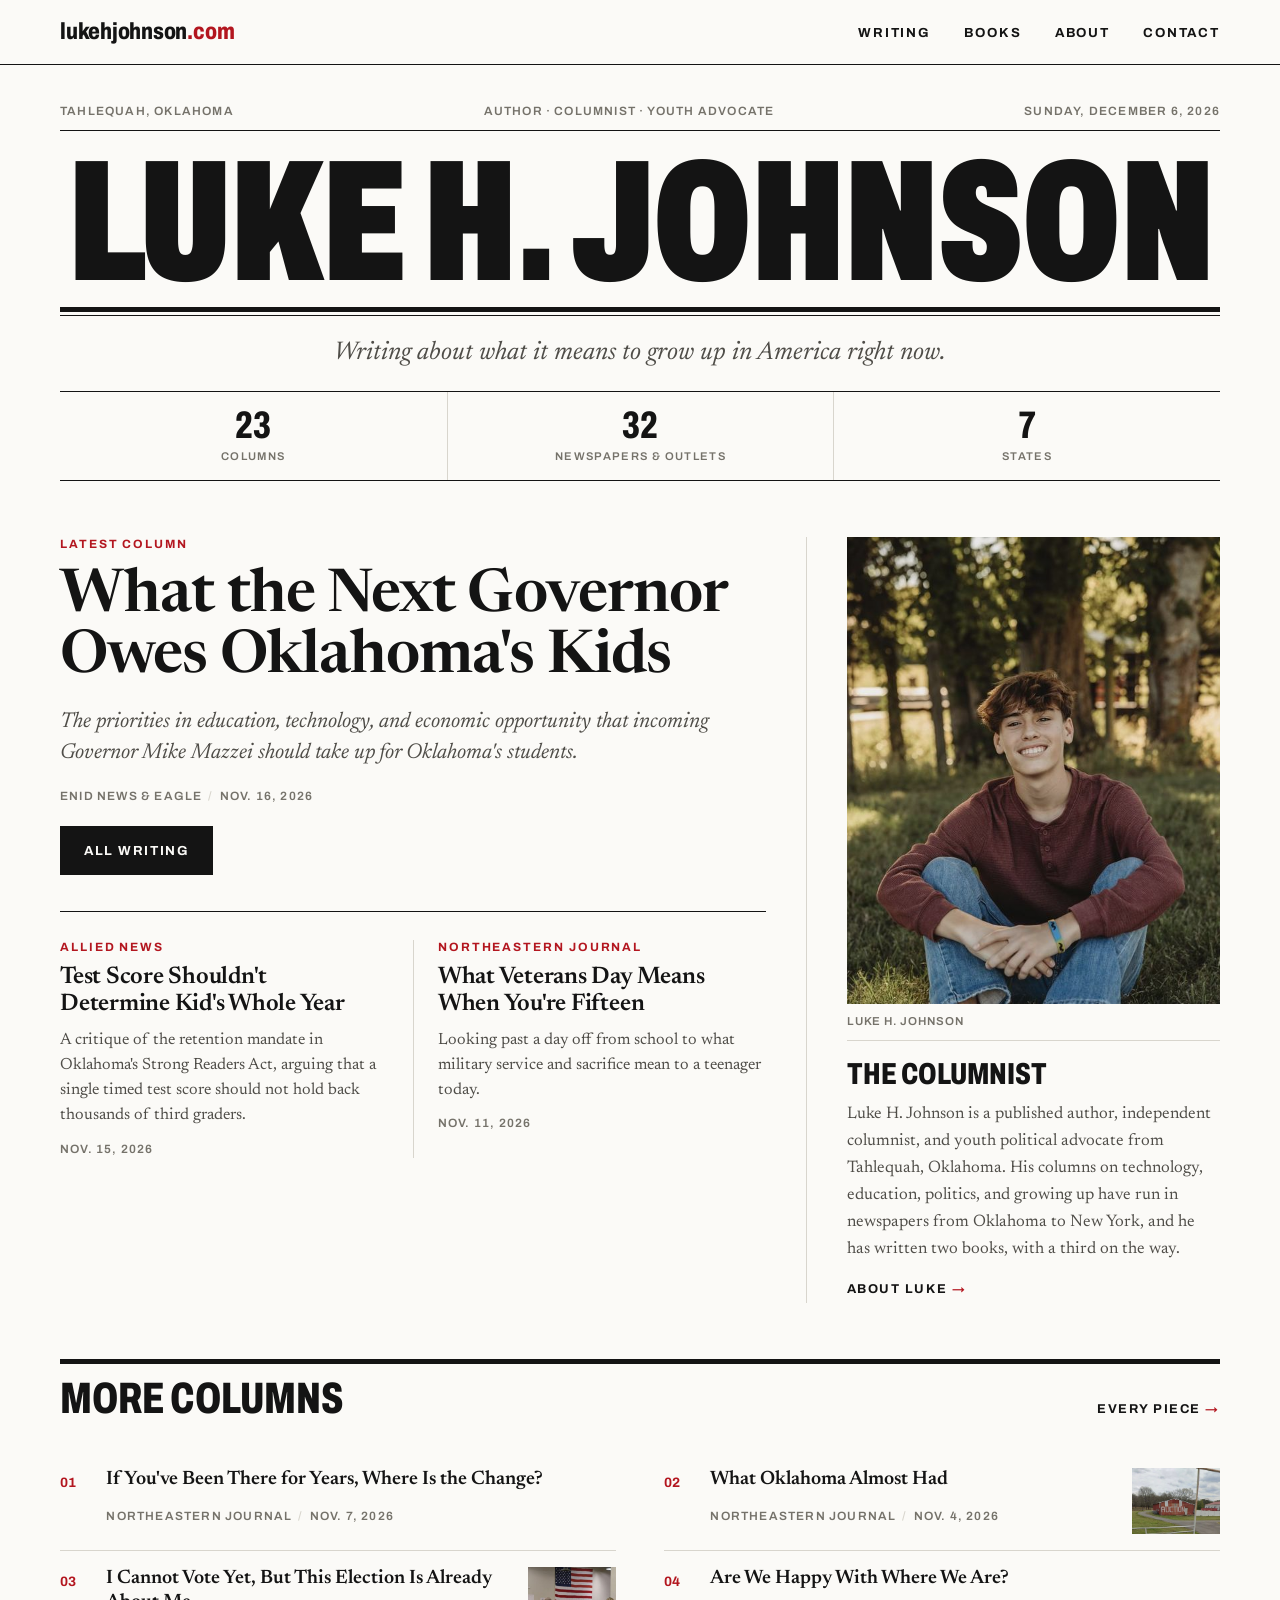
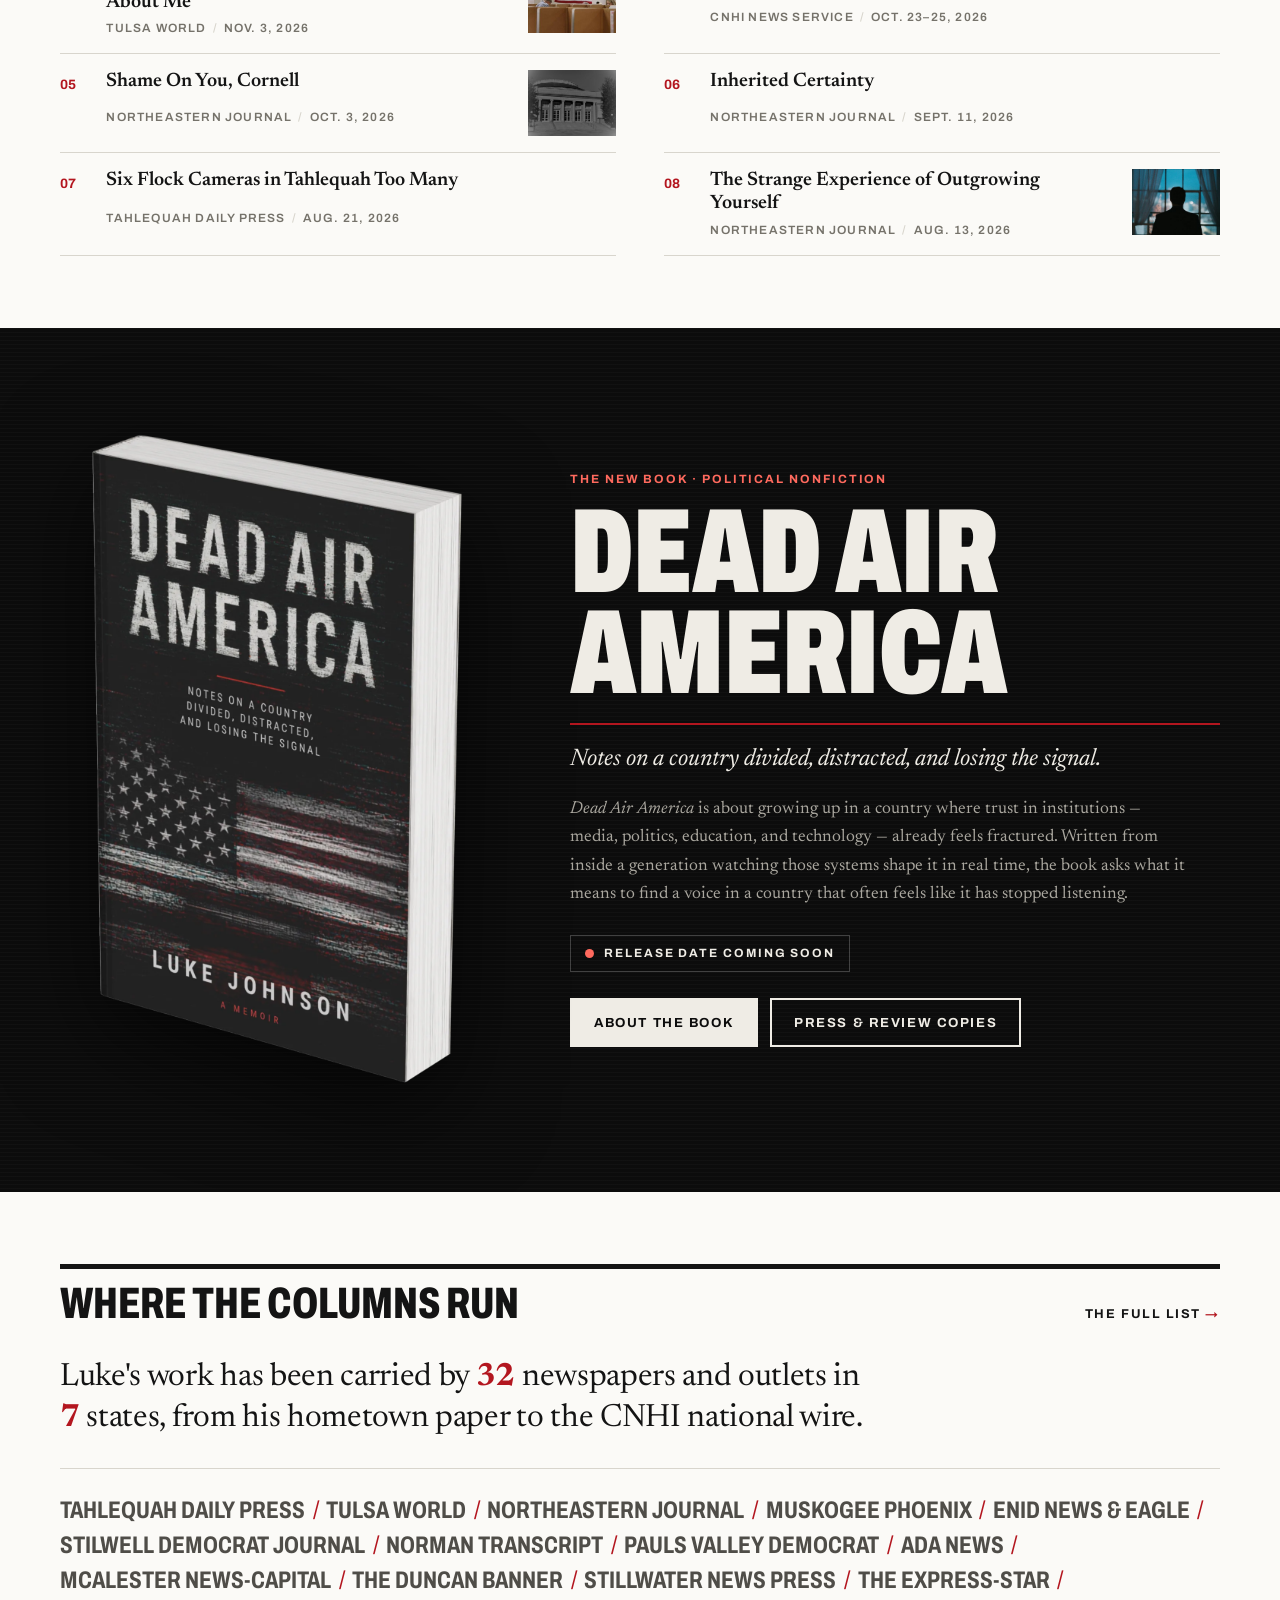
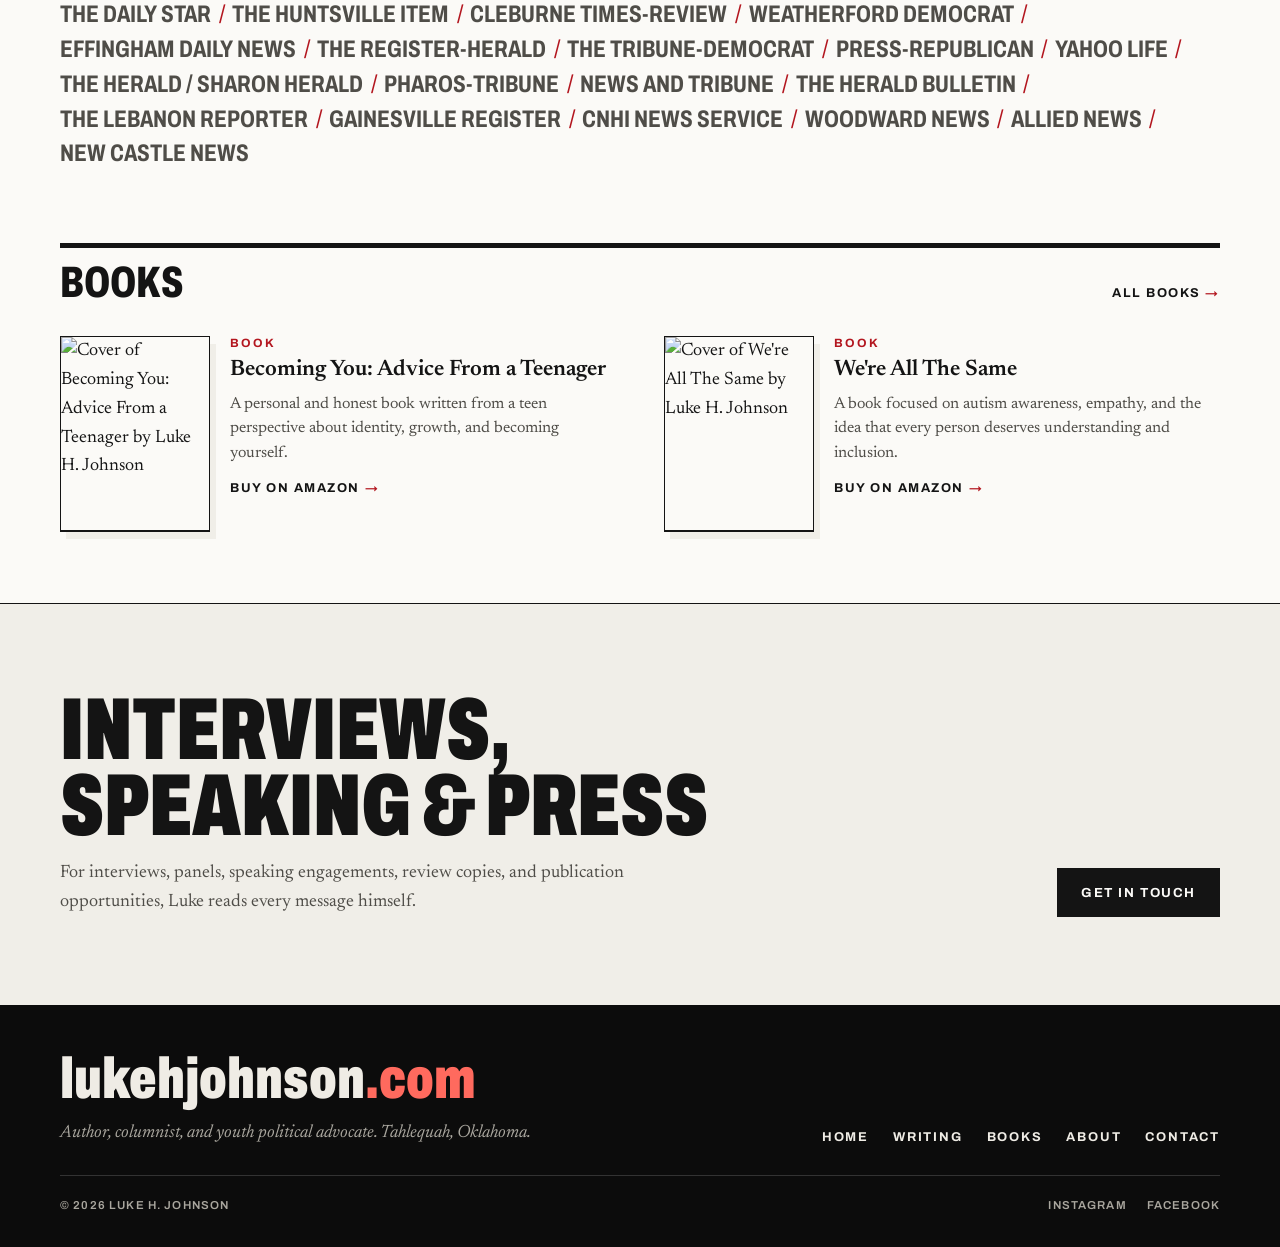
==== commit cd0f41af: "Remove the email address, send the contact form through Formspree - Email removed from every footer," ====
--- a/index.html
+++ b/index.html
@@ -101,7 +101,6 @@
           "height": 1492,
           "caption": "Luke H. Johnson, author and columnist"
         },
-        "email": "mailto:contact@lukehjohnson.com",
         "homeLocation": {
           "@type": "Place",
           "name": "Tahlequah, Oklahoma",
@@ -402,8 +401,7 @@
           <p>For interviews, panels, speaking engagements, review copies, and publication opportunities, Luke reads every message himself.</p>
         </div>
         <div class="btn-row">
-          <a class="btn" href="mailto:contact@lukehjohnson.com">contact@lukehjohnson.com</a>
-          <a class="btn btn-ghost" href="contact.html">Contact form</a>
+          <a class="btn" href="contact.html">Get in touch</a>
         </div>
       </div>
     </section>
@@ -415,7 +413,6 @@
         <div>
           <a class="footer-mark" href="index.html">lukehjohnson<span>.com</span></a>
           <p class="footer-sub">Author, columnist, and youth political advocate. Tahlequah, Oklahoma.</p>
-          <a class="footer-email" href="mailto:contact@lukehjohnson.com">contact@lukehjohnson.com</a>
         </div>
         <nav class="footer-nav" aria-label="Footer">
           <a href="index.html">Home</a>
@@ -436,6 +433,7 @@
   </footer>
 
   <script src="assets/js/archiveData.js"></script>
+  <script src="assets/js/supabaseConfig.js"></script>
   <script src="assets/js/render.js"></script>
   <script src="assets/js/main.js"></script>
 </body>
--- a/assets/css/styles.css
+++ b/assets/css/styles.css
@@ -1827,58 +1827,6 @@
   margin-top: 28px;
 }
 
-/* ---------- Email links ---------- */
-
-.contact-email {
-  display: inline-block;
-  margin: 6px 0 4px;
-  font-family: var(--display);
-  font-size: clamp(1.4rem, 3.4vw, 2rem);
-  font-stretch: 75%;
-  font-weight: 800;
-  line-height: 1.1;
-  text-decoration: underline;
-  text-decoration-color: var(--red);
-  text-decoration-thickness: 2px;
-  text-underline-offset: 5px;
-  overflow-wrap: anywhere;
-}
-
-.contact-email:hover {
-  color: var(--red);
-}
-
-.contact-aside .contact-or {
-  margin: 0 0 32px;
-}
-
-.footer-email {
-  display: inline-block;
-  margin-top: 10px;
-  font-family: var(--display);
-  font-size: 0.95rem;
-  font-weight: 600;
-  text-decoration: underline;
-  text-decoration-color: var(--night-red);
-  text-underline-offset: 4px;
-}
-
-.footer-email:hover {
-  color: var(--night-red);
-}
-
-.cta .btn {
-  text-transform: none;
-  letter-spacing: 0.02em;
-  font-size: 0.95rem;
-}
-
-.cta .btn-ghost {
-  text-transform: uppercase;
-  letter-spacing: 0.12em;
-  font-size: 0.82rem;
-}
-
 /* ---------- Column cover photos ---------- */
 
 .lead-photo,
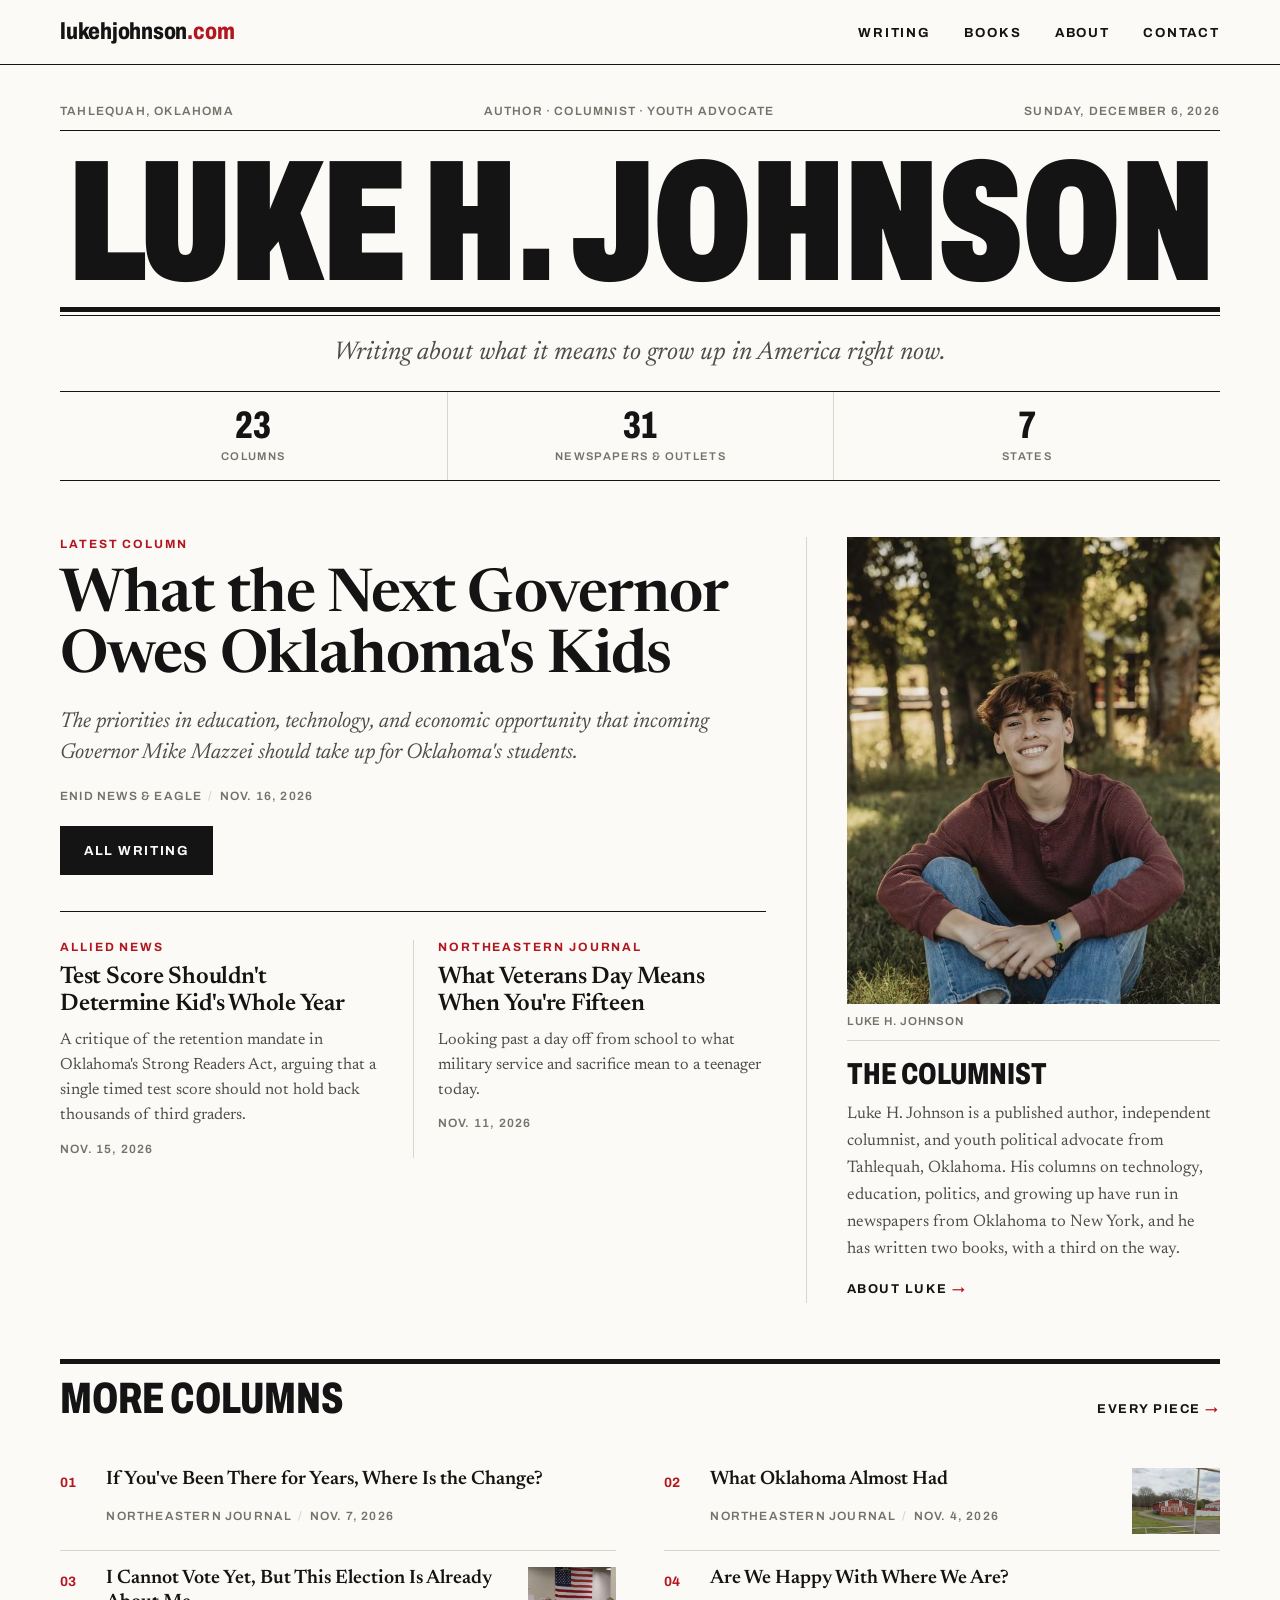
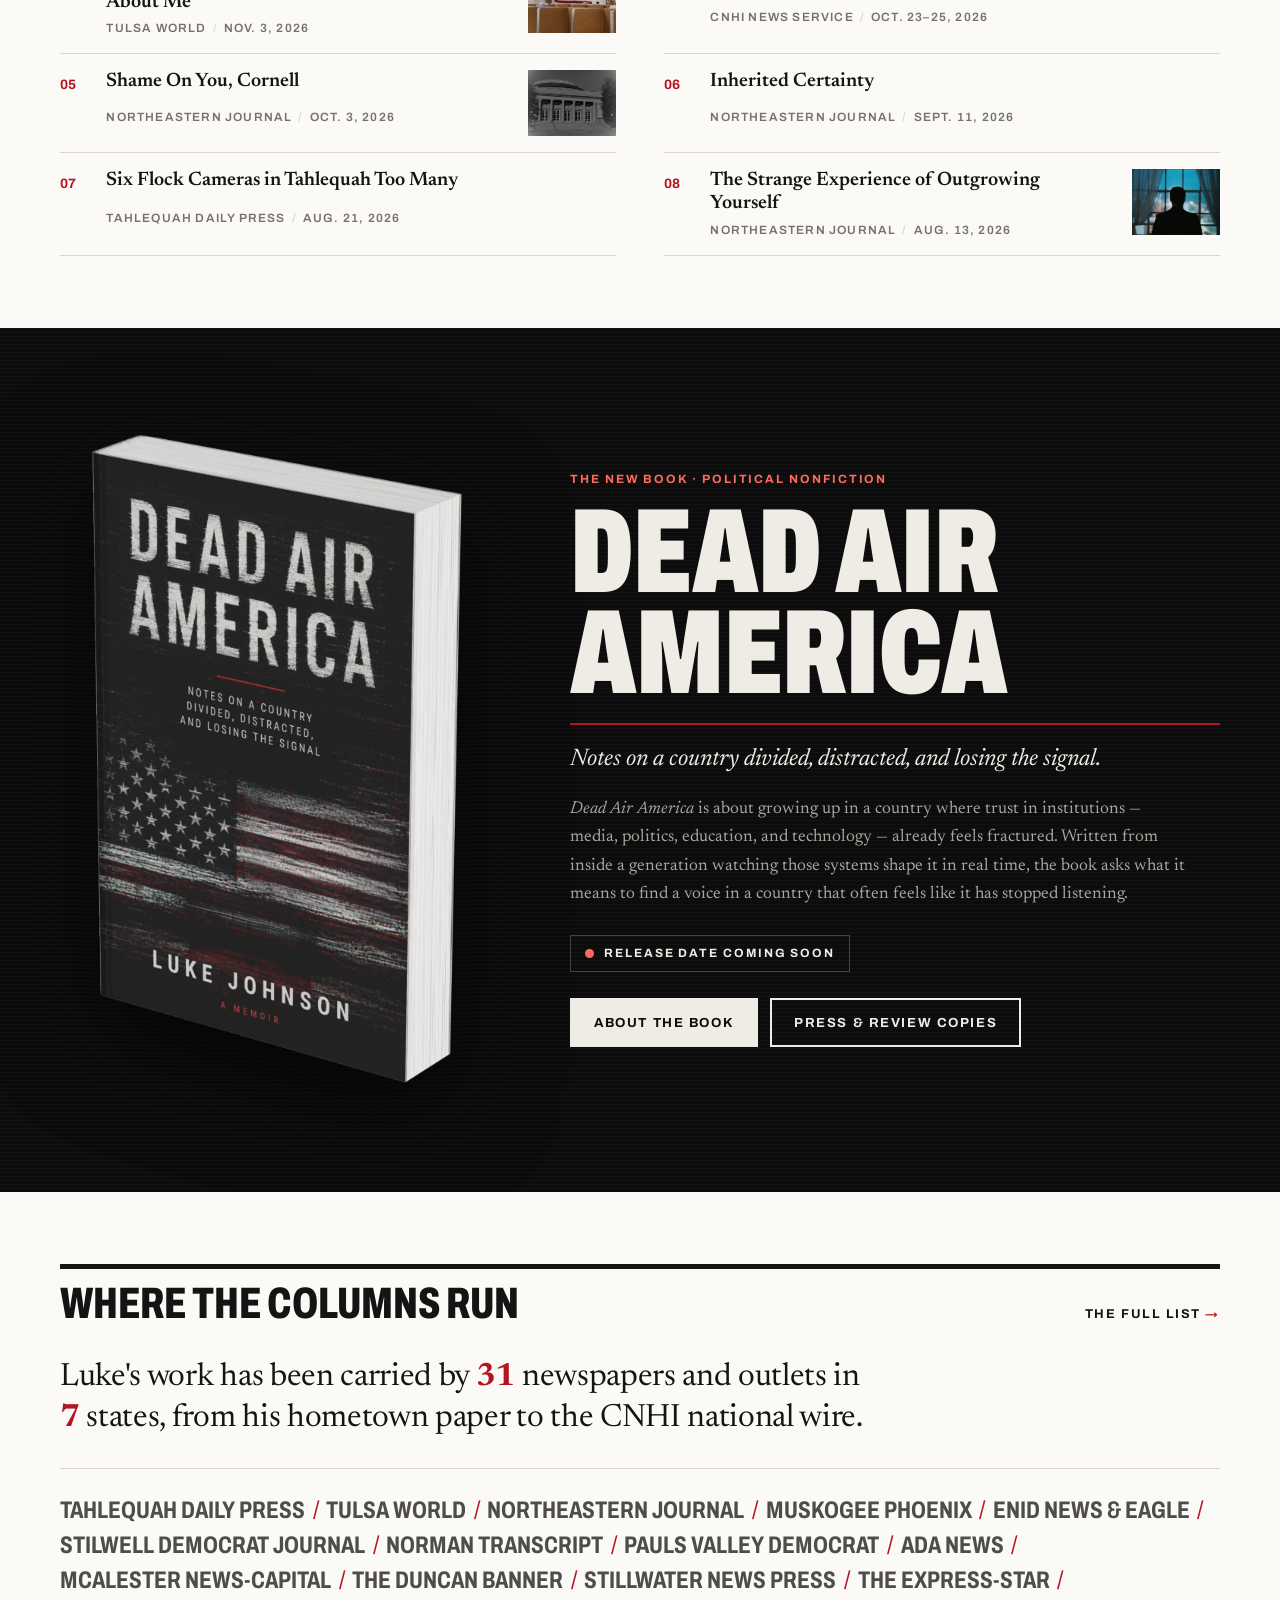
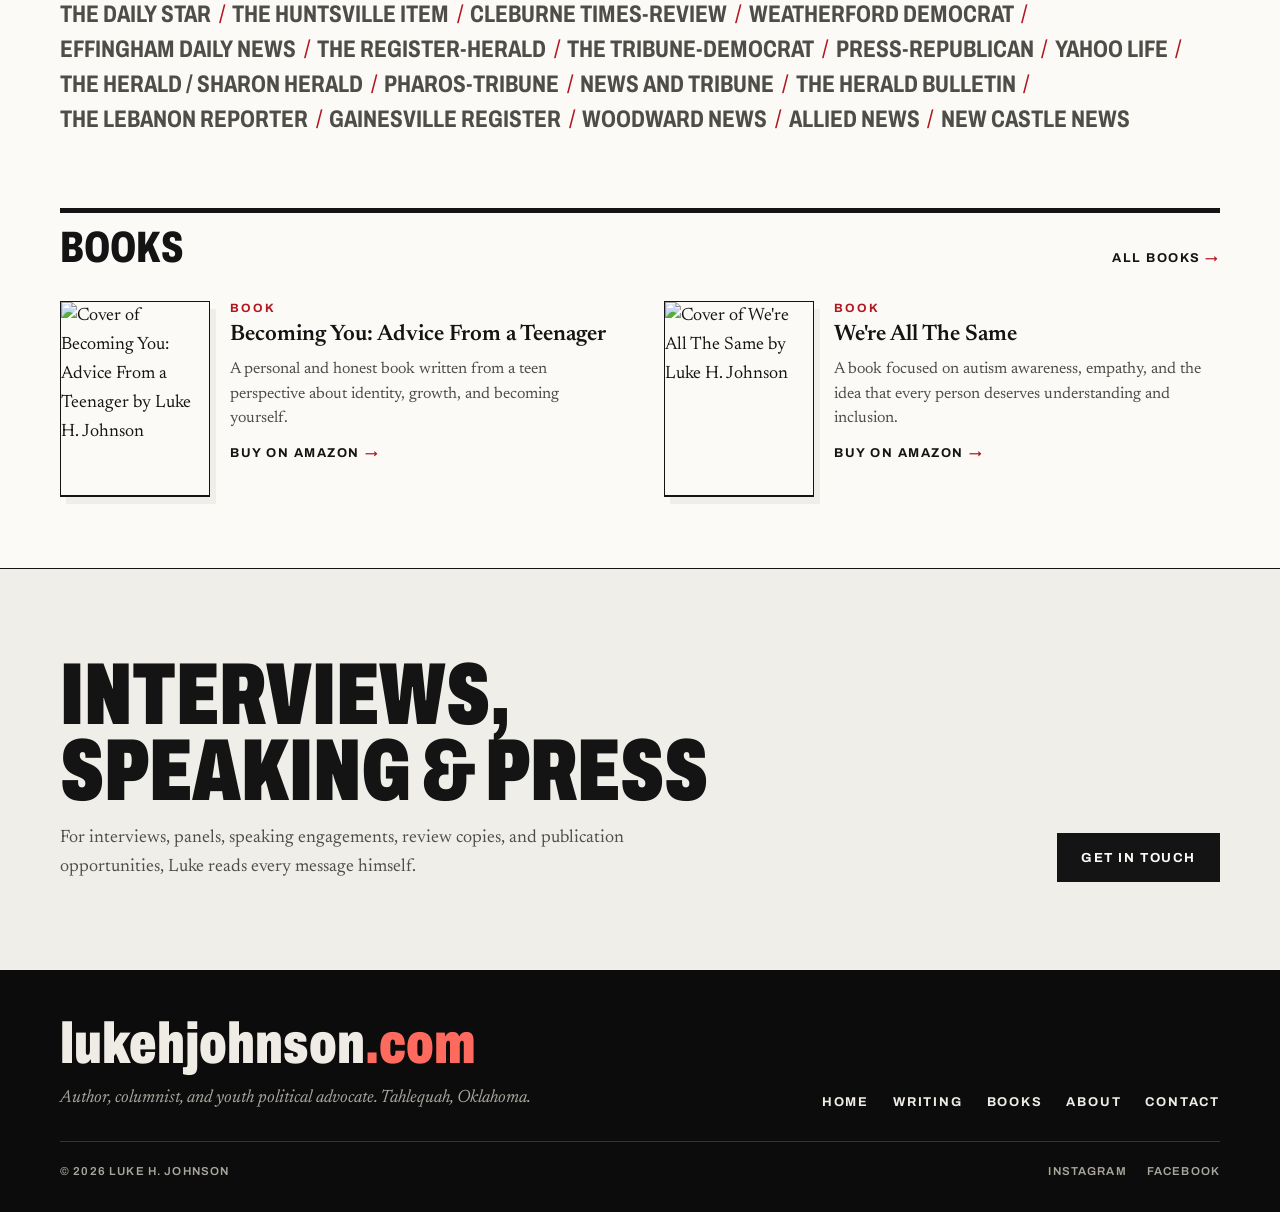
==== commit de15a8e4: "Refresh pages from the database" ====
--- a/index.html
+++ b/index.html
@@ -236,7 +236,7 @@
       <p class="tagline">Writing about what it means to grow up in America right now.</p>
       <div class="ticker">
         <a class="ticker-item" href="writing.html"><strong data-metric="columns">23</strong><span>Columns</span></a>
-        <a class="ticker-item" href="writing.html#outlets"><strong data-metric="outlets">32</strong><span>Newspapers &amp; outlets</span></a>
+        <a class="ticker-item" href="writing.html#outlets"><strong data-metric="outlets">31</strong><span>Newspapers &amp; outlets</span></a>
         <a class="ticker-item" href="writing.html#outlets"><strong data-metric="states">7</strong><span>States</span></a>
       </div>
     </section>
@@ -362,8 +362,8 @@
         <h2 class="section-title" id="outlets-title">Where the columns run</h2>
         <a class="more-link" href="writing.html#outlets">The full list</a>
       </div>
-      <p class="outlets-lede">Luke's work has been carried by <strong data-metric="outlets">32</strong> newspapers and outlets in <strong data-metric="states">7</strong> states, from his hometown paper to the CNHI national wire.</p>
-      <p class="outlet-roll" data-outlet-roll><!-- build:outlet-roll --><a href="https://www.tahlequahdailypress.com/" target="_blank" rel="noopener">Tahlequah Daily Press</a> <span class="sep" aria-hidden="true">/</span> <a href="https://tulsaworld.com/" target="_blank" rel="noopener">Tulsa World</a> <span class="sep" aria-hidden="true">/</span> <a href="https://www.northeasternjournal.com/author/luke-johnson" target="_blank" rel="noopener">Northeastern Journal</a> <span class="sep" aria-hidden="true">/</span> <a href="https://www.muskogeephoenix.com/" target="_blank" rel="noopener">Muskogee Phoenix</a> <span class="sep" aria-hidden="true">/</span> <a href="https://www.enidnews.com/" target="_blank" rel="noopener">Enid News & Eagle</a> <span class="sep" aria-hidden="true">/</span> <a href="https://www.stilwelldemocrat.com/" target="_blank" rel="noopener">Stilwell Democrat Journal</a> <span class="sep" aria-hidden="true">/</span> <a href="https://www.normantranscript.com/" target="_blank" rel="noopener">Norman Transcript</a> <span class="sep" aria-hidden="true">/</span> <a href="https://www.paulsvalleydailydemocrat.com/" target="_blank" rel="noopener">Pauls Valley Democrat</a> <span class="sep" aria-hidden="true">/</span> <a href="https://www.theadanews.com/" target="_blank" rel="noopener">Ada News</a> <span class="sep" aria-hidden="true">/</span> <a href="https://www.mcalesternews.com/" target="_blank" rel="noopener">McAlester News-Capital</a> <span class="sep" aria-hidden="true">/</span> <a href="https://www.duncanbanner.com/" target="_blank" rel="noopener">The Duncan Banner</a> <span class="sep" aria-hidden="true">/</span> <a href="https://www.stwnewspress.com/" target="_blank" rel="noopener">Stillwater News Press</a> <span class="sep" aria-hidden="true">/</span> <a href="https://www.chickashanews.com/" target="_blank" rel="noopener">The Express-Star</a> <span class="sep" aria-hidden="true">/</span> <a href="https://www.thedailystar.com/" target="_blank" rel="noopener">The Daily Star</a> <span class="sep" aria-hidden="true">/</span> <a href="https://www.itemonline.com/" target="_blank" rel="noopener">The Huntsville Item</a> <span class="sep" aria-hidden="true">/</span> <a href="https://www.cleburnetimesreview.com/" target="_blank" rel="noopener">Cleburne Times-Review</a> <span class="sep" aria-hidden="true">/</span> <a href="https://www.weatherforddemocrat.com/" target="_blank" rel="noopener">Weatherford Democrat</a> <span class="sep" aria-hidden="true">/</span> <a href="https://www.effinghamdailynews.com/" target="_blank" rel="noopener">Effingham Daily News</a> <span class="sep" aria-hidden="true">/</span> <a href="https://www.register-herald.com/" target="_blank" rel="noopener">The Register-Herald</a> <span class="sep" aria-hidden="true">/</span> <a href="https://www.tribdem.com/" target="_blank" rel="noopener">The Tribune-Democrat</a> <span class="sep" aria-hidden="true">/</span> <a href="https://www.pressrepublican.com/" target="_blank" rel="noopener">Press-Republican</a> <span class="sep" aria-hidden="true">/</span> <a href="https://www.yahoo.com/lifestyle/" target="_blank" rel="noopener">Yahoo Life</a> <span class="sep" aria-hidden="true">/</span> <a href="https://www.sharonherald.com/" target="_blank" rel="noopener">The Herald / Sharon Herald</a> <span class="sep" aria-hidden="true">/</span> <a href="https://www.pharostribune.com/" target="_blank" rel="noopener">Pharos-Tribune</a> <span class="sep" aria-hidden="true">/</span> <a href="https://www.newsandtribune.com/" target="_blank" rel="noopener">News and Tribune</a> <span class="sep" aria-hidden="true">/</span> <a href="https://www.heraldbulletin.com/" target="_blank" rel="noopener">The Herald Bulletin</a> <span class="sep" aria-hidden="true">/</span> <a href="https://www.reporter.net/" target="_blank" rel="noopener">The Lebanon Reporter</a> <span class="sep" aria-hidden="true">/</span> <a href="https://www.gainesvilleregister.com/" target="_blank" rel="noopener">Gainesville Register</a> <span class="sep" aria-hidden="true">/</span> <a href="https://www.cnhinews.com/" target="_blank" rel="noopener">CNHI News Service</a> <span class="sep" aria-hidden="true">/</span> <a href="https://www.woodwardnews.net/" target="_blank" rel="noopener">Woodward News</a> <span class="sep" aria-hidden="true">/</span> <a href="https://www.alliednews.com/" target="_blank" rel="noopener">Allied News</a> <span class="sep" aria-hidden="true">/</span> <a href="https://www.ncnewsonline.com/" target="_blank" rel="noopener">New Castle News</a><!-- /build:outlet-roll --></p>
+      <p class="outlets-lede">Luke's work has been carried by <strong data-metric="outlets">31</strong> newspapers and outlets in <strong data-metric="states">7</strong> states, from his hometown paper to the CNHI national wire.</p>
+      <p class="outlet-roll" data-outlet-roll><!-- build:outlet-roll --><a href="https://www.tahlequahdailypress.com/" target="_blank" rel="noopener">Tahlequah Daily Press</a> <span class="sep" aria-hidden="true">/</span> <a href="https://tulsaworld.com/" target="_blank" rel="noopener">Tulsa World</a> <span class="sep" aria-hidden="true">/</span> <a href="https://www.northeasternjournal.com/author/luke-johnson" target="_blank" rel="noopener">Northeastern Journal</a> <span class="sep" aria-hidden="true">/</span> <a href="https://www.muskogeephoenix.com/" target="_blank" rel="noopener">Muskogee Phoenix</a> <span class="sep" aria-hidden="true">/</span> <a href="https://www.enidnews.com/" target="_blank" rel="noopener">Enid News & Eagle</a> <span class="sep" aria-hidden="true">/</span> <a href="https://www.stilwelldemocrat.com/" target="_blank" rel="noopener">Stilwell Democrat Journal</a> <span class="sep" aria-hidden="true">/</span> <a href="https://www.normantranscript.com/" target="_blank" rel="noopener">Norman Transcript</a> <span class="sep" aria-hidden="true">/</span> <a href="https://www.paulsvalleydailydemocrat.com/" target="_blank" rel="noopener">Pauls Valley Democrat</a> <span class="sep" aria-hidden="true">/</span> <a href="https://www.theadanews.com/" target="_blank" rel="noopener">Ada News</a> <span class="sep" aria-hidden="true">/</span> <a href="https://www.mcalesternews.com/" target="_blank" rel="noopener">McAlester News-Capital</a> <span class="sep" aria-hidden="true">/</span> <a href="https://www.duncanbanner.com/" target="_blank" rel="noopener">The Duncan Banner</a> <span class="sep" aria-hidden="true">/</span> <a href="https://www.stwnewspress.com/" target="_blank" rel="noopener">Stillwater News Press</a> <span class="sep" aria-hidden="true">/</span> <a href="https://www.chickashanews.com/" target="_blank" rel="noopener">The Express-Star</a> <span class="sep" aria-hidden="true">/</span> <a href="https://www.thedailystar.com/" target="_blank" rel="noopener">The Daily Star</a> <span class="sep" aria-hidden="true">/</span> <a href="https://www.itemonline.com/" target="_blank" rel="noopener">The Huntsville Item</a> <span class="sep" aria-hidden="true">/</span> <a href="https://www.cleburnetimesreview.com/" target="_blank" rel="noopener">Cleburne Times-Review</a> <span class="sep" aria-hidden="true">/</span> <a href="https://www.weatherforddemocrat.com/" target="_blank" rel="noopener">Weatherford Democrat</a> <span class="sep" aria-hidden="true">/</span> <a href="https://www.effinghamdailynews.com/" target="_blank" rel="noopener">Effingham Daily News</a> <span class="sep" aria-hidden="true">/</span> <a href="https://www.register-herald.com/" target="_blank" rel="noopener">The Register-Herald</a> <span class="sep" aria-hidden="true">/</span> <a href="https://www.tribdem.com/" target="_blank" rel="noopener">The Tribune-Democrat</a> <span class="sep" aria-hidden="true">/</span> <a href="https://www.pressrepublican.com/" target="_blank" rel="noopener">Press-Republican</a> <span class="sep" aria-hidden="true">/</span> <a href="https://www.yahoo.com/lifestyle/" target="_blank" rel="noopener">Yahoo Life</a> <span class="sep" aria-hidden="true">/</span> <a href="https://www.sharonherald.com/" target="_blank" rel="noopener">The Herald / Sharon Herald</a> <span class="sep" aria-hidden="true">/</span> <a href="https://www.pharostribune.com/" target="_blank" rel="noopener">Pharos-Tribune</a> <span class="sep" aria-hidden="true">/</span> <a href="https://www.newsandtribune.com/" target="_blank" rel="noopener">News and Tribune</a> <span class="sep" aria-hidden="true">/</span> <a href="https://www.heraldbulletin.com/" target="_blank" rel="noopener">The Herald Bulletin</a> <span class="sep" aria-hidden="true">/</span> <a href="https://www.reporter.net/" target="_blank" rel="noopener">The Lebanon Reporter</a> <span class="sep" aria-hidden="true">/</span> <a href="https://www.gainesvilleregister.com/" target="_blank" rel="noopener">Gainesville Register</a> <span class="sep" aria-hidden="true">/</span> <a href="https://www.woodwardnews.net/" target="_blank" rel="noopener">Woodward News</a> <span class="sep" aria-hidden="true">/</span> <a href="https://www.alliednews.com/" target="_blank" rel="noopener">Allied News</a> <span class="sep" aria-hidden="true">/</span> <a href="https://www.ncnewsonline.com/" target="_blank" rel="noopener">New Castle News</a><!-- /build:outlet-roll --></p>
     </section>
 
     <section class="wrap section" aria-labelledby="books-title" style="padding-top:0">
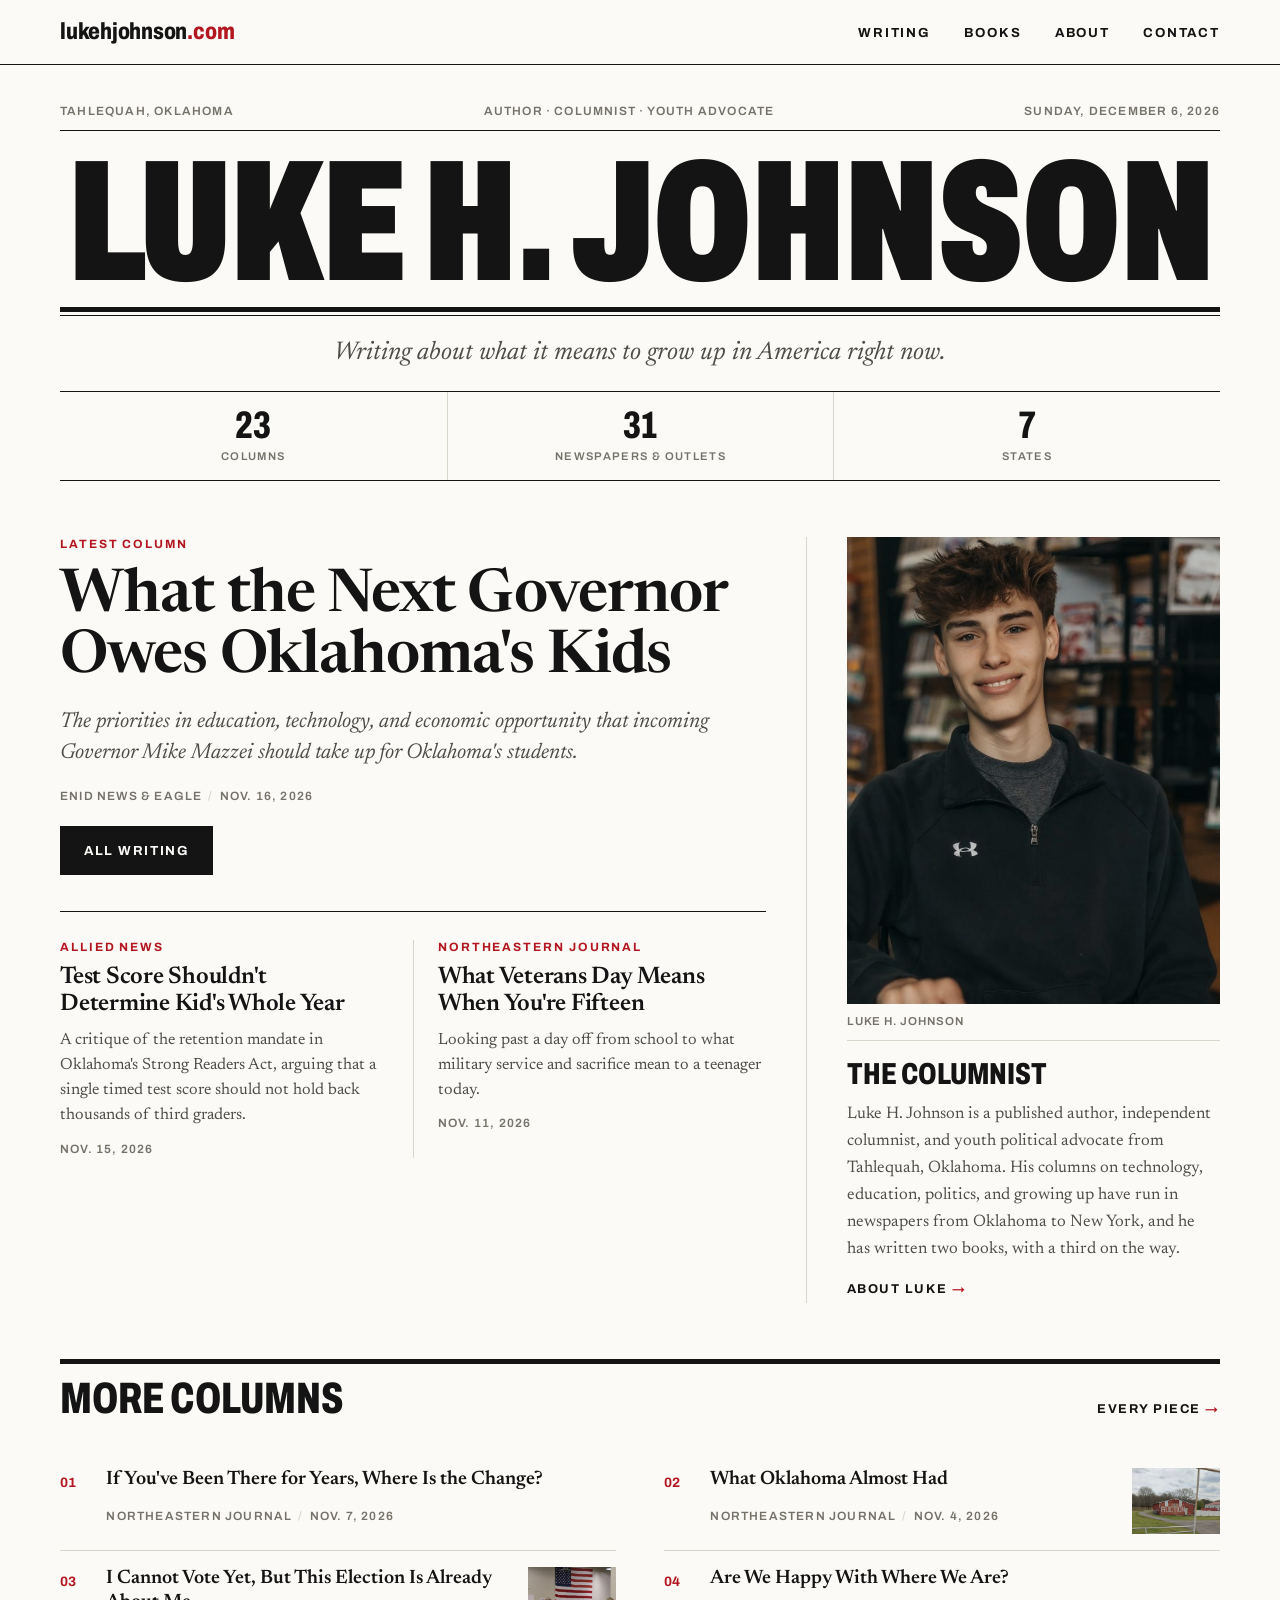
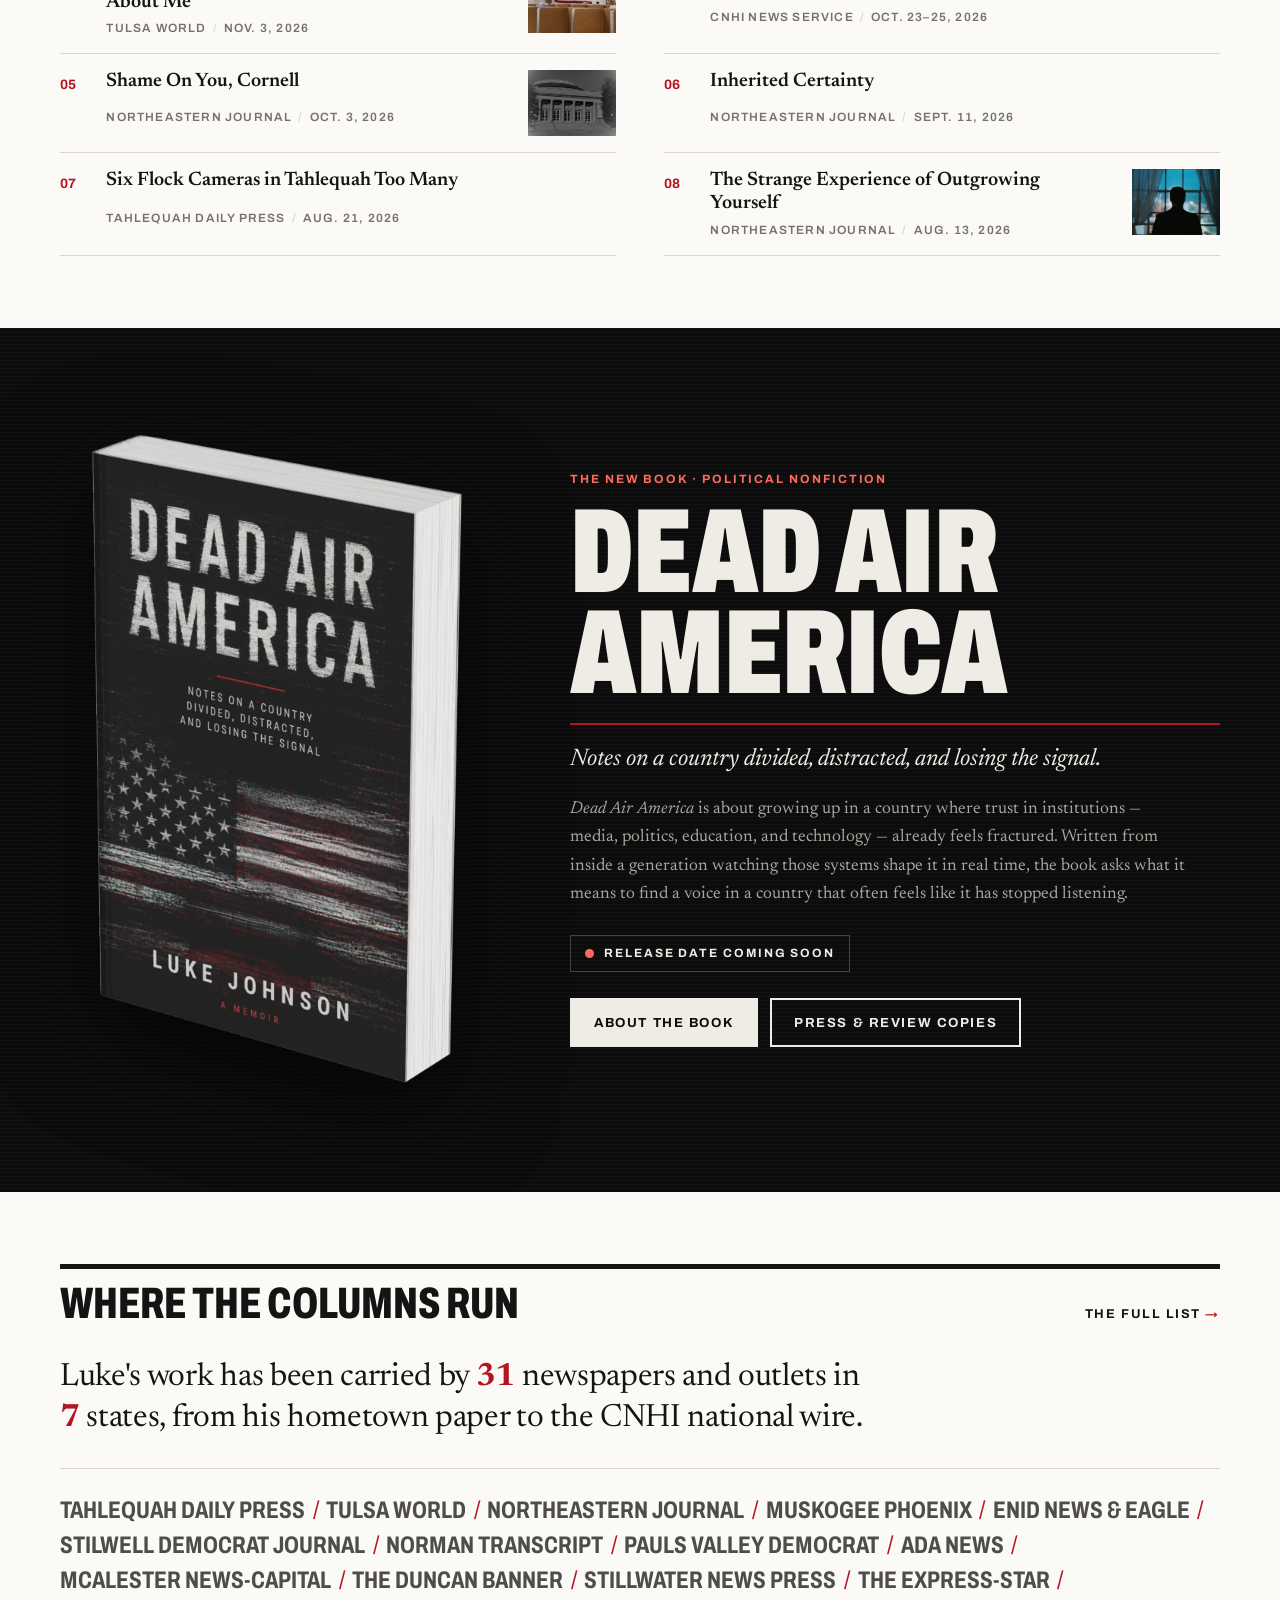
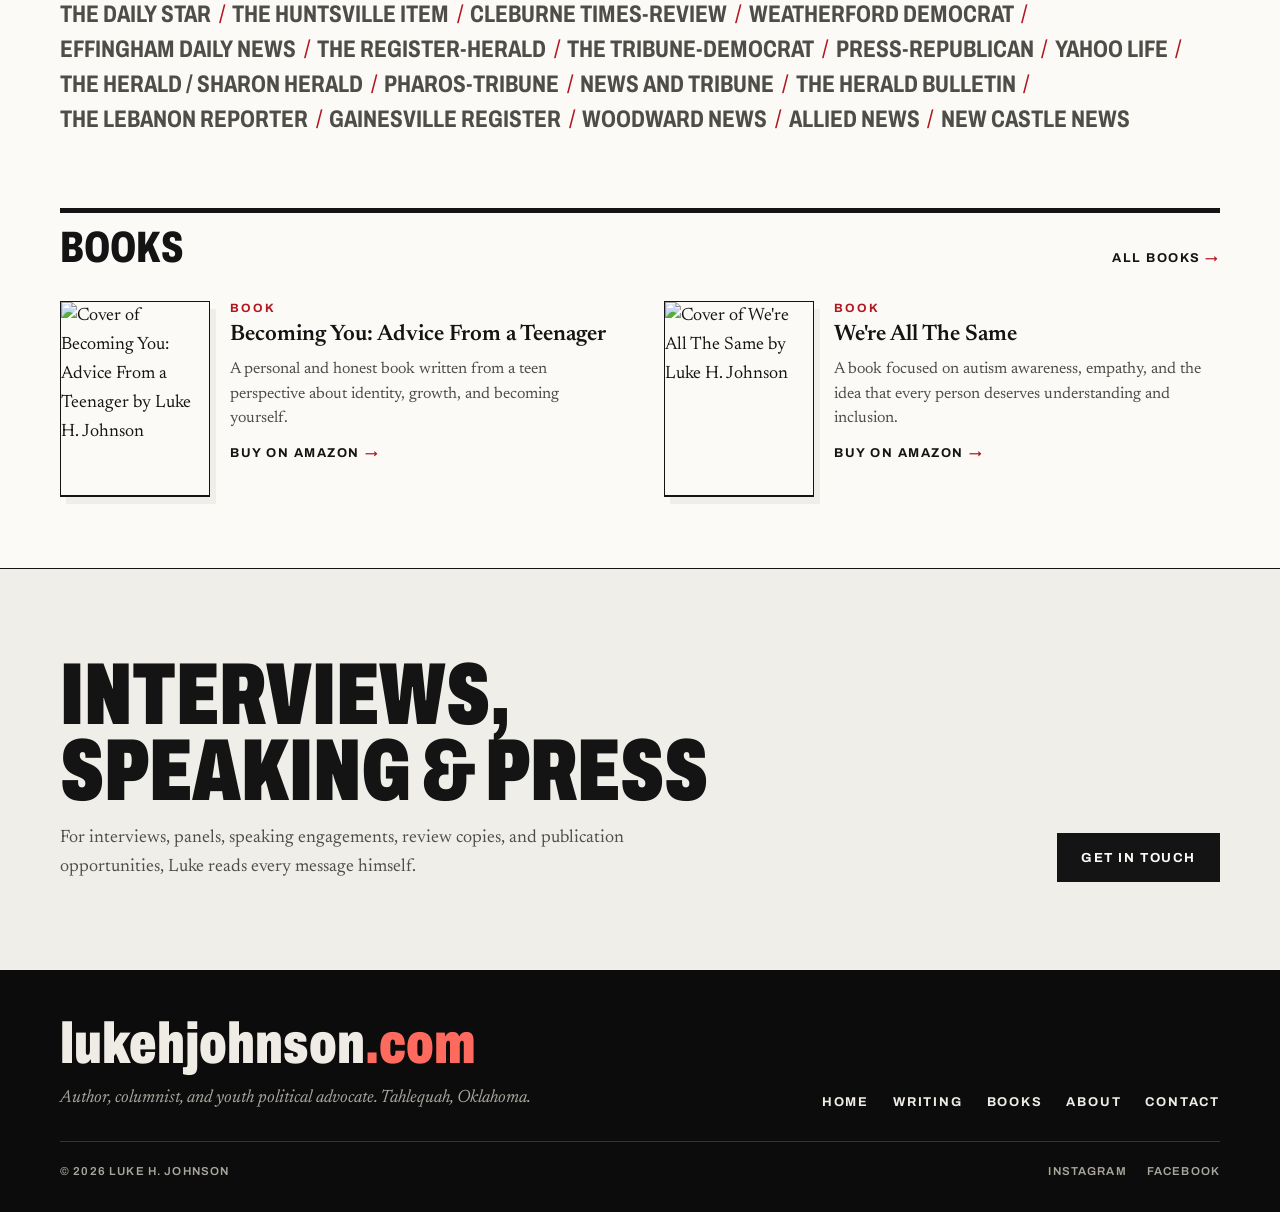
==== commit 280c6e37: "Use the new library photos as the main portraits; keep the earlier ones in a Photos section Home pro" ====
--- a/index.html
+++ b/index.html
@@ -16,7 +16,7 @@
   <meta property="og:title" content="Luke H. Johnson | Author, Columnist &amp; Youth Political Advocate">
   <meta property="og:description" content="Official site of Luke H. Johnson, published author, independent columnist, and youth political advocate. Books, columns, and advocacy.">
   <meta property="og:url" content="https://lukehjohnson.com/">
-  <meta property="og:image" content="https://lukehjohnson.com/assets/images/luke-h-johnson-og.jpg">
+  <meta property="og:image" content="https://lukehjohnson.com/assets/images/luke-h-johnson-og-2026.jpg">
   <meta property="og:image:width" content="1200">
   <meta property="og:image:height" content="630">
   <meta property="og:image:alt" content="Luke H. Johnson, author and columnist">
@@ -24,7 +24,7 @@
   <meta name="twitter:card" content="summary_large_image">
   <meta name="twitter:title" content="Luke H. Johnson | Author, Columnist &amp; Youth Political Advocate">
   <meta name="twitter:description" content="Official site of Luke H. Johnson, published author, independent columnist, and youth political advocate. Books, columns, and advocacy.">
-  <meta name="twitter:image" content="https://lukehjohnson.com/assets/images/luke-h-johnson-og.jpg">
+  <meta name="twitter:image" content="https://lukehjohnson.com/assets/images/luke-h-johnson-og-2026.jpg">
   <meta name="twitter:image:alt" content="Luke H. Johnson, author and columnist">
 
   <link rel="icon" href="assets/images/favicon.svg" type="image/svg+xml">
@@ -96,9 +96,9 @@
         "image": {
           "@type": "ImageObject",
           "@id": "https://lukehjohnson.com/#headshot",
-          "url": "https://lukehjohnson.com/assets/images/luke-headshot.jpg",
+          "url": "https://lukehjohnson.com/assets/images/luke-headshot-2026.jpg",
           "width": 1000,
-          "height": 1492,
+          "height": 1250,
           "caption": "Luke H. Johnson, author and columnist"
         },
         "homeLocation": {
@@ -273,7 +273,7 @@
       </div>
       <aside class="profile" aria-labelledby="profile-title">
         <figure>
-          <img src="assets/images/luke-portrait.jpg" srcset="assets/images/luke-portrait-600.jpg 600w, assets/images/luke-portrait.jpg 1100w" sizes="(min-width: 1000px) 380px, 100vw" alt="Luke H. Johnson, author and columnist, sitting outdoors" width="1100" height="1284" fetchpriority="high">
+          <img src="assets/images/luke-portrait-2026.jpg" srcset="assets/images/luke-portrait-2026-600.jpg 600w, assets/images/luke-portrait-2026.jpg 1100w" sizes="(min-width: 1000px) 380px, 100vw" alt="Luke H. Johnson, author and columnist, smiling in a library" width="1100" height="1375" fetchpriority="high">
           <figcaption>Luke H. Johnson</figcaption>
         </figure>
         <h2 id="profile-title">The columnist</h2>
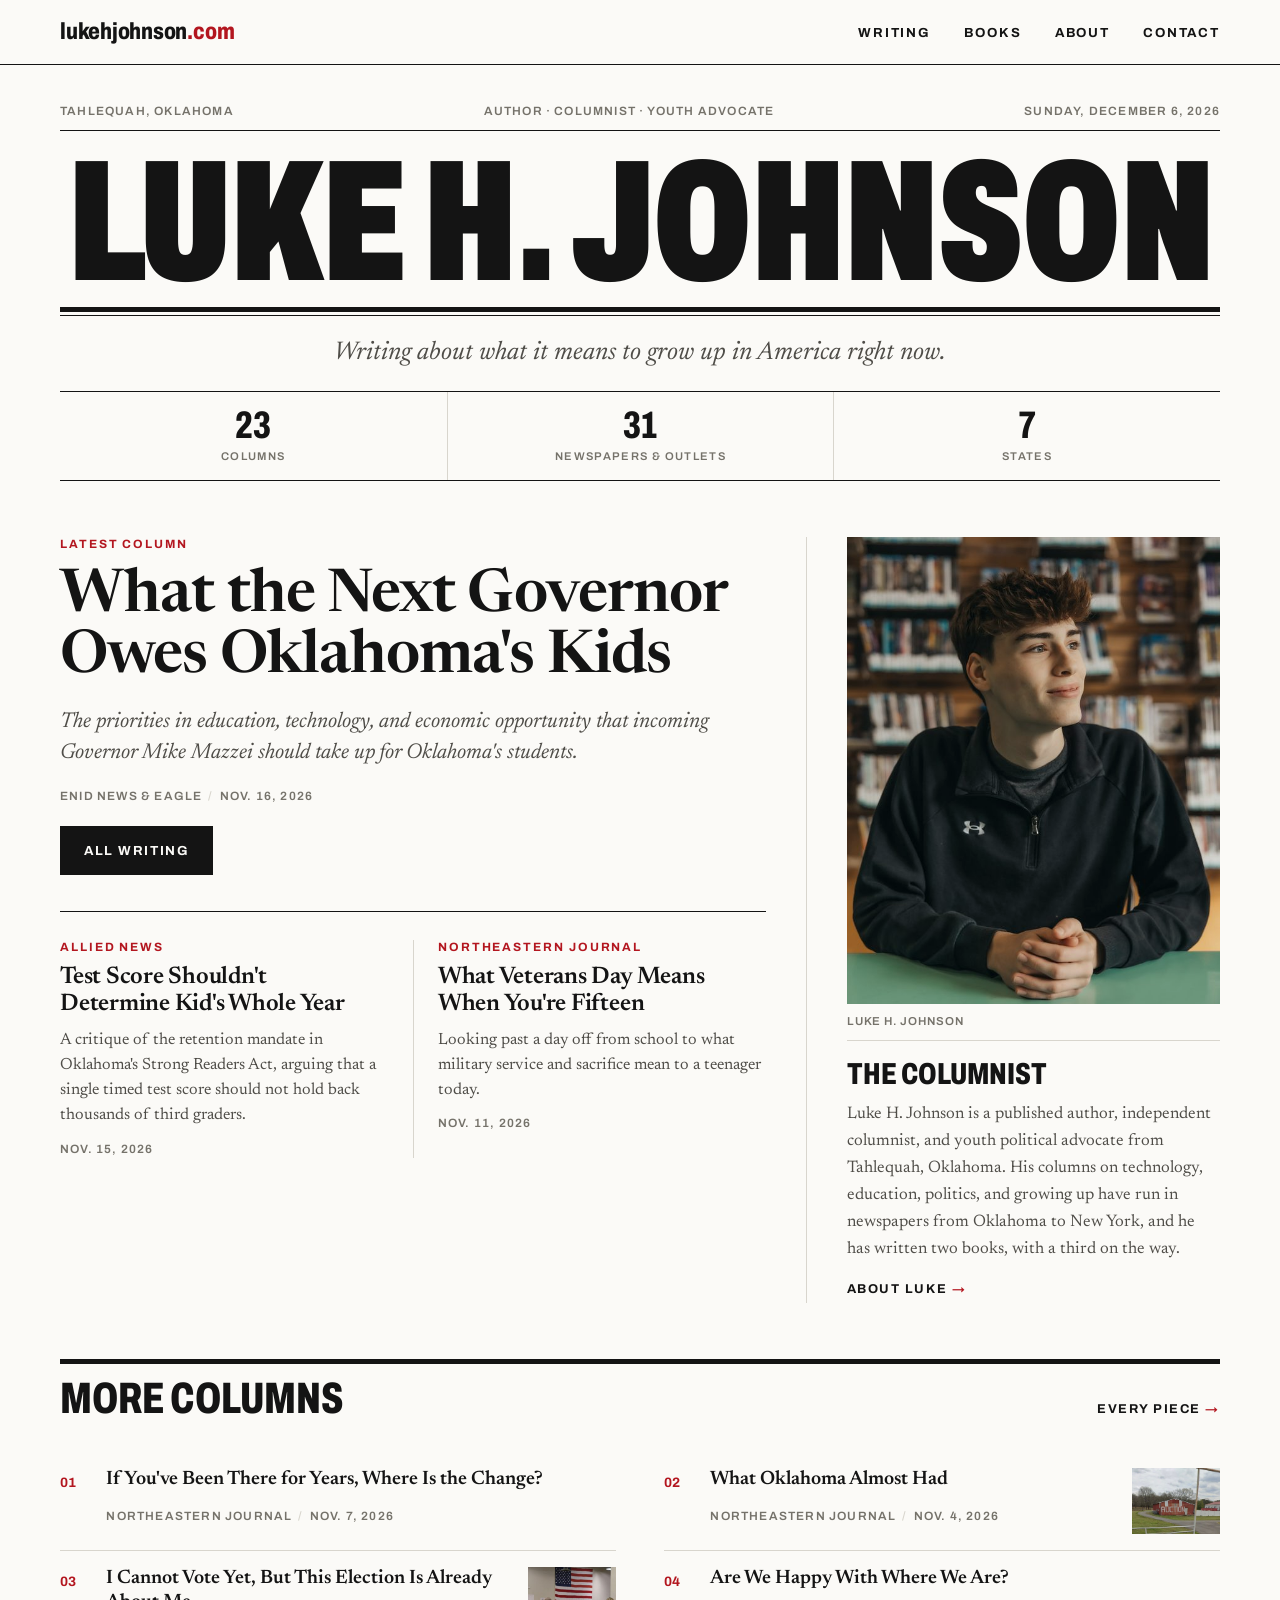
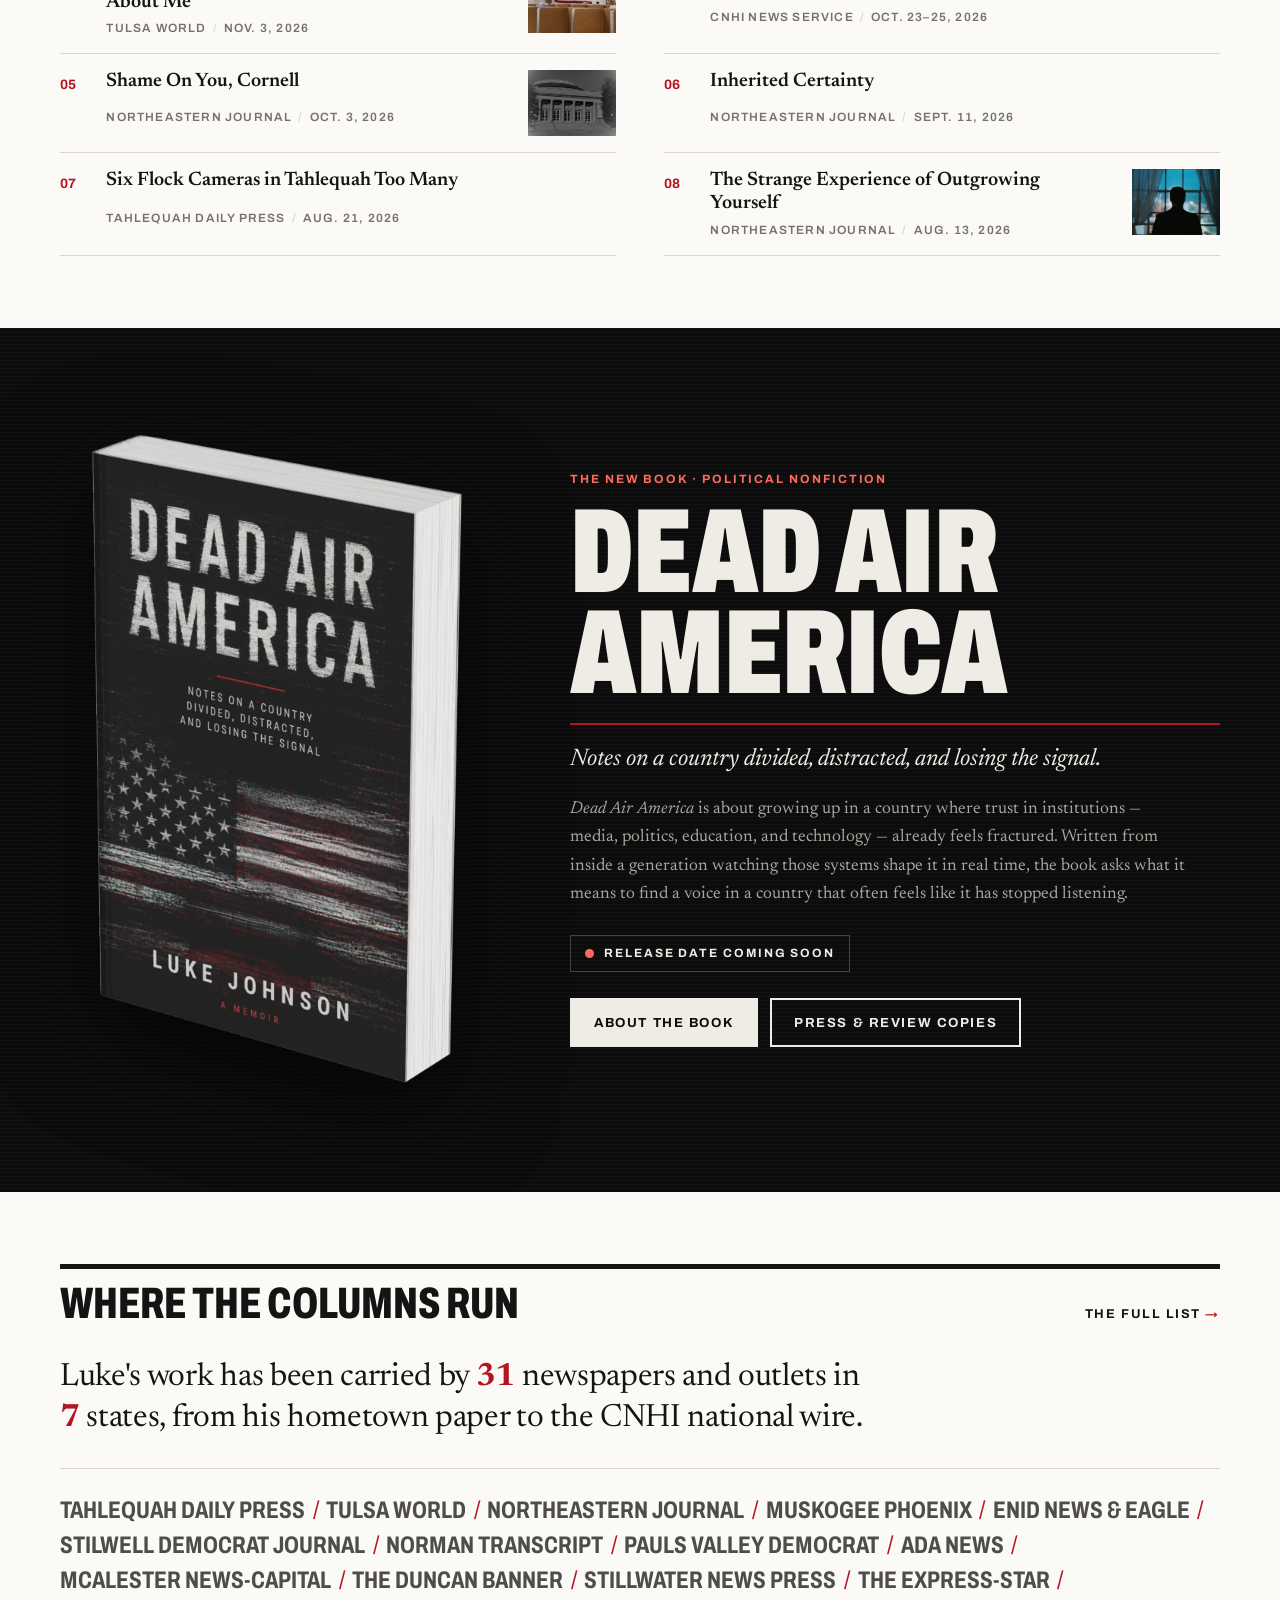
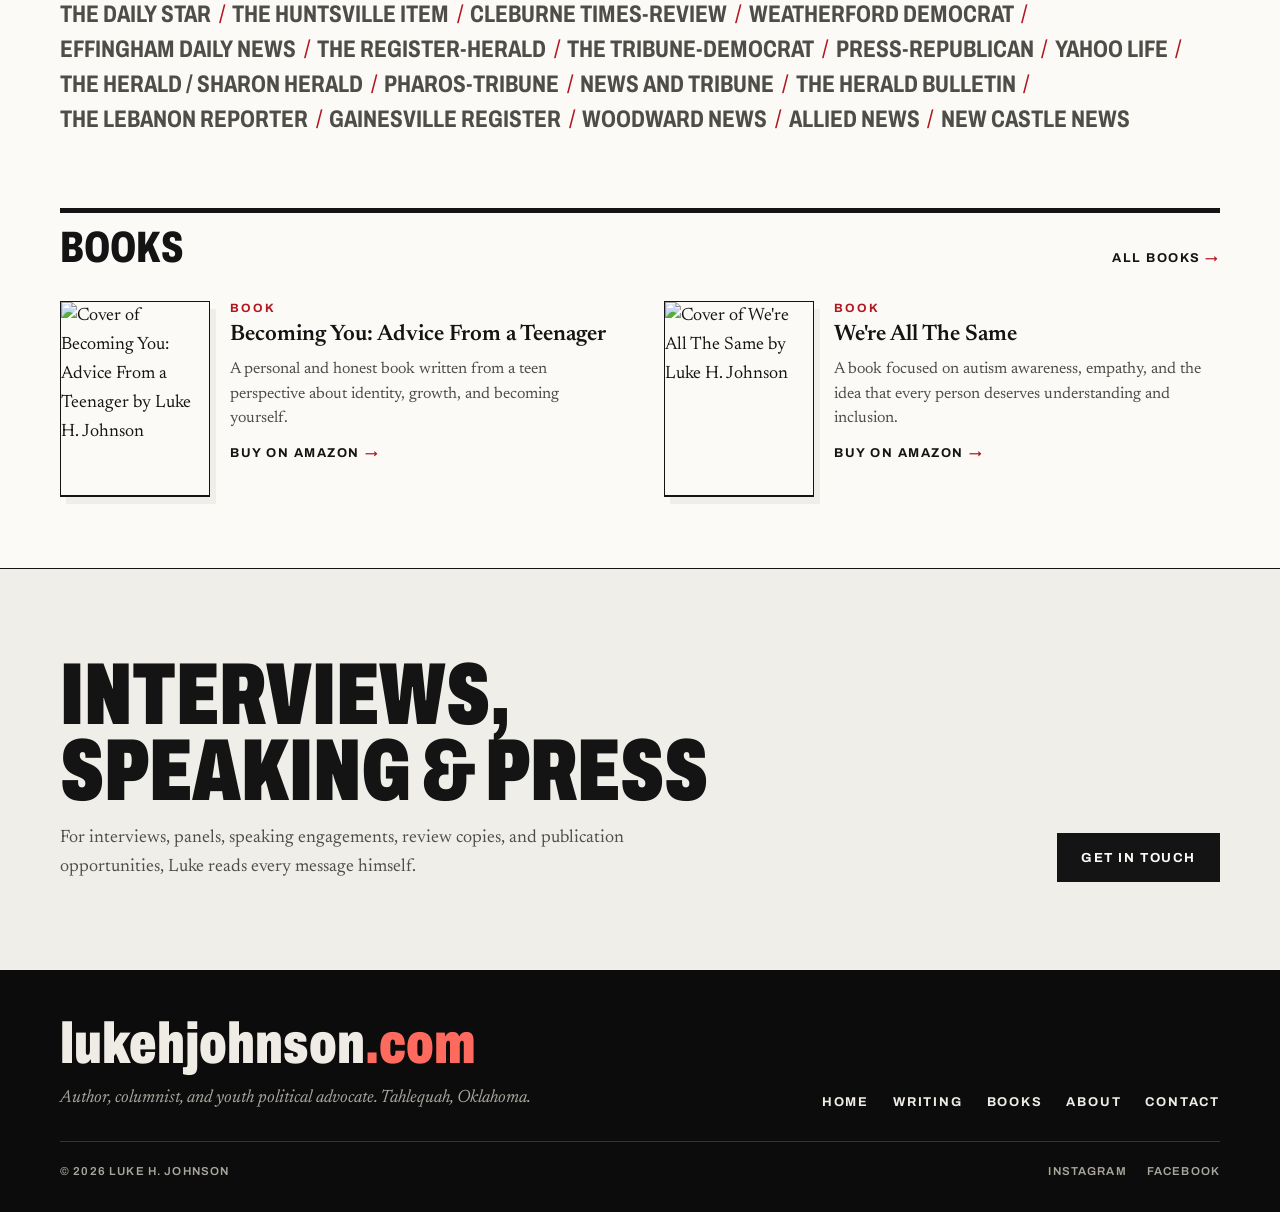
==== commit 586c19e9: "Make the library table photo the main image It now leads the home page and the About header, and is " ====
--- a/index.html
+++ b/index.html
@@ -16,7 +16,7 @@
   <meta property="og:title" content="Luke H. Johnson | Author, Columnist &amp; Youth Political Advocate">
   <meta property="og:description" content="Official site of Luke H. Johnson, published author, independent columnist, and youth political advocate. Books, columns, and advocacy.">
   <meta property="og:url" content="https://lukehjohnson.com/">
-  <meta property="og:image" content="https://lukehjohnson.com/assets/images/luke-h-johnson-og-2026.jpg">
+  <meta property="og:image" content="https://lukehjohnson.com/assets/images/luke-h-johnson-og-main.jpg">
   <meta property="og:image:width" content="1200">
   <meta property="og:image:height" content="630">
   <meta property="og:image:alt" content="Luke H. Johnson, author and columnist">
@@ -24,7 +24,7 @@
   <meta name="twitter:card" content="summary_large_image">
   <meta name="twitter:title" content="Luke H. Johnson | Author, Columnist &amp; Youth Political Advocate">
   <meta name="twitter:description" content="Official site of Luke H. Johnson, published author, independent columnist, and youth political advocate. Books, columns, and advocacy.">
-  <meta name="twitter:image" content="https://lukehjohnson.com/assets/images/luke-h-johnson-og-2026.jpg">
+  <meta name="twitter:image" content="https://lukehjohnson.com/assets/images/luke-h-johnson-og-main.jpg">
   <meta name="twitter:image:alt" content="Luke H. Johnson, author and columnist">
 
   <link rel="icon" href="assets/images/favicon.svg" type="image/svg+xml">
@@ -96,9 +96,9 @@
         "image": {
           "@type": "ImageObject",
           "@id": "https://lukehjohnson.com/#headshot",
-          "url": "https://lukehjohnson.com/assets/images/luke-headshot-2026.jpg",
-          "width": 1000,
-          "height": 1250,
+          "url": "https://lukehjohnson.com/assets/images/luke-main.jpg",
+          "width": 1100,
+          "height": 1375,
           "caption": "Luke H. Johnson, author and columnist"
         },
         "homeLocation": {
@@ -273,7 +273,7 @@
       </div>
       <aside class="profile" aria-labelledby="profile-title">
         <figure>
-          <img src="assets/images/luke-portrait-2026.jpg" srcset="assets/images/luke-portrait-2026-600.jpg 600w, assets/images/luke-portrait-2026.jpg 1100w" sizes="(min-width: 1000px) 380px, 100vw" alt="Luke H. Johnson, author and columnist, smiling in a library" width="1100" height="1375" fetchpriority="high">
+          <img src="assets/images/luke-main.jpg" srcset="assets/images/luke-main-600.jpg 600w, assets/images/luke-main.jpg 1100w" sizes="(min-width: 1000px) 380px, 100vw" alt="Luke H. Johnson, author and columnist, seated at a library table and smiling" width="1100" height="1375" fetchpriority="high">
           <figcaption>Luke H. Johnson</figcaption>
         </figure>
         <h2 id="profile-title">The columnist</h2>
